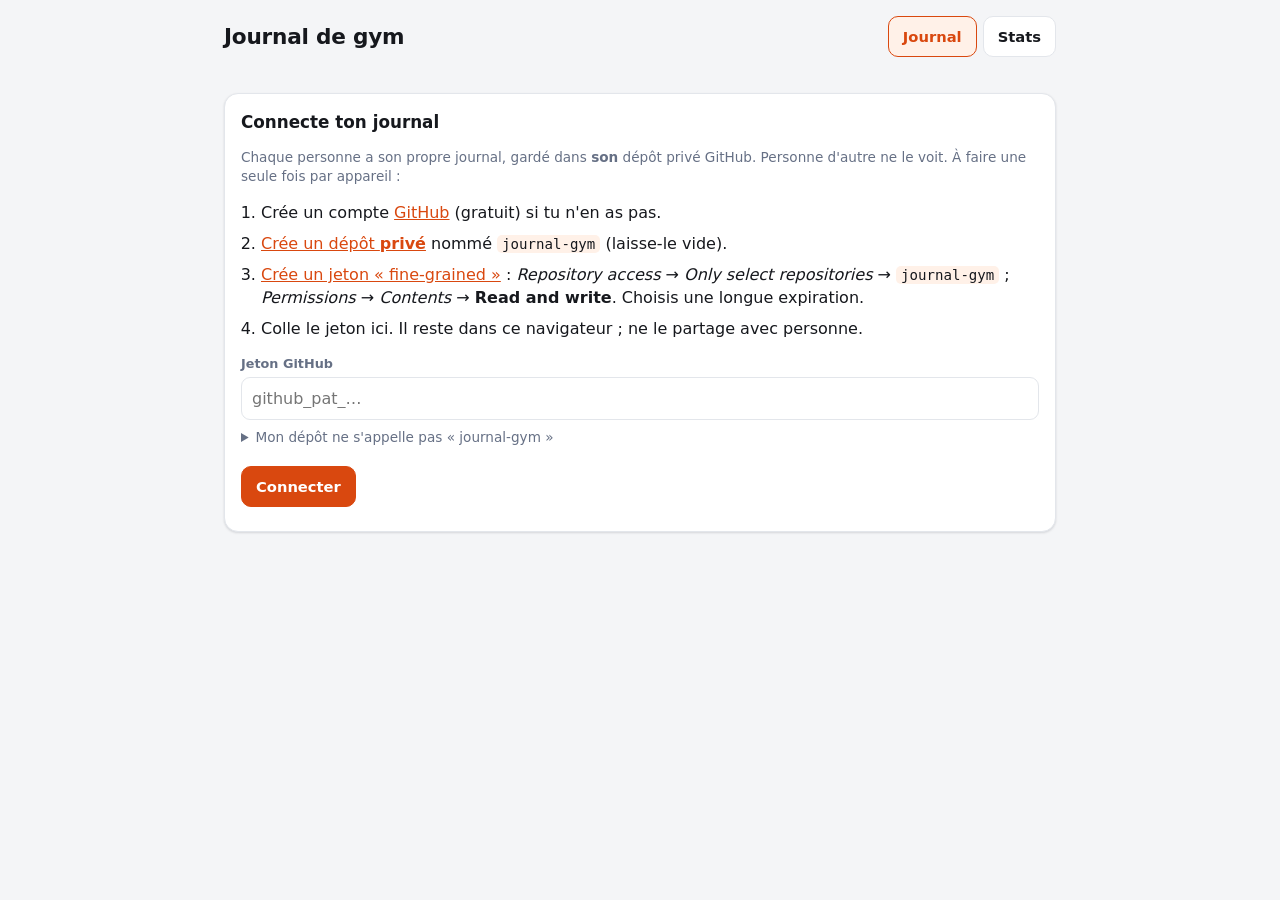
==== index.html @ 42eaafe9 "Onglet Compte présent aussi sur la page Stats ; Compte devient un vrai onglet Co-Authored-By: Claude" ====
<!DOCTYPE html>
<html lang="fr">
<head>
<meta charset="utf-8">
<meta name="viewport" content="width=device-width, initial-scale=1, viewport-fit=cover">
<title>Journal de gym</title>
<meta name="theme-color" content="#d9480f">
<link rel="manifest" href="manifest.webmanifest">
<link rel="icon" href="icon.svg" type="image/svg+xml">
<link rel="apple-touch-icon" href="icon-180.png">
<meta name="mobile-web-app-capable" content="yes">
<meta name="apple-mobile-web-app-capable" content="yes">
<meta name="apple-mobile-web-app-title" content="Gym">
<meta name="apple-mobile-web-app-status-bar-style" content="black-translucent">
<link rel="stylesheet" href="style.css">
</head>
<body>
<div class="wrap">
  <header class="top">
    <h1>Journal de gym <small id="who"></small></h1>
    <nav class="tabs">
      <a class="btn active" id="tab-journal" href="index.html">Journal</a>
      <a class="btn" href="stats.html">Stats</a>
      <button class="btn hidden" id="btn-install" type="button">Installer l'app</button>
      <button class="btn hidden" id="btn-account" type="button">Compte</button>
    </nav>
  </header>
  <div id="sync" role="status"></div>

  <!-- Connexion -->
  <section class="card hidden" id="setup">
    <h2>Connecte ton journal</h2>
    <p class="muted small">Chaque personne a son propre journal, gardé dans <b>son</b> dépôt privé GitHub. Personne d'autre ne le voit. À faire une seule fois par appareil :</p>
    <ol class="steps">
      <li>Crée un compte <a href="https://github.com/signup" target="_blank" rel="noopener">GitHub</a> (gratuit) si tu n'en as pas.</li>
      <li><a href="https://github.com/new?name=journal-gym&visibility=private" target="_blank" rel="noopener">Crée un dépôt <b>privé</b></a> nommé <code>journal-gym</code> (laisse-le vide).</li>
      <li><a href="https://github.com/settings/personal-access-tokens/new" target="_blank" rel="noopener">Crée un jeton « fine-grained »</a> : <i>Repository access</i> → <i>Only select repositories</i> → <code>journal-gym</code> ; <i>Permissions</i> → <i>Contents</i> → <b>Read and write</b>. Choisis une longue expiration.</li>
      <li>Colle le jeton ici. Il reste dans ce navigateur ; ne le partage avec personne.</li>
    </ol>
    <form id="setup-form">
      <label class="f" for="in-token">Jeton GitHub</label>
      <input id="in-token" type="password" autocomplete="off" placeholder="github_pat_…">
      <details>
        <summary>Mon dépôt ne s'appelle pas « journal-gym »</summary>
        <label class="f" for="in-repo">Dépôt (compte/nom)</label>
        <input id="in-repo" type="text" autocomplete="off" placeholder="mon-compte/journal-gym">
      </details>
      <div class="row" style="margin-top:10px"><button class="btn primary" id="btn-connect" type="submit">Connecter</button></div>
      <div class="err" id="setup-err"></div>
    </form>
  </section>

  <!-- Compte -->
  <section class="card hidden" id="account">
    <h2>Compte</h2>
    <p class="small muted" id="account-info"></p>
    <div class="row">
      <label class="f" for="sel-unit" style="margin:0">Unité de poids</label>
      <select id="sel-unit" style="width:auto"><option value="lb">lb</option><option value="kg">kg</option></select>
    </div>
    <div class="row" style="margin-top:12px">
      <button class="btn small" id="btn-csv" type="button">Exporter en CSV</button>
      <button class="btn small danger" id="btn-logout" type="button">Se déconnecter de cet appareil</button>
    </div>
  </section>

  <!-- Liste -->
  <section id="list-view" class="hidden">
    <div class="row spread list-top" style="margin-bottom:12px">
      <button class="btn primary" id="btn-new" type="button">＋ Nouvel entraînement</button>
      <span class="muted small" id="count"></span>
    </div>
    <div id="list"></div>
  </section>

  <!-- Éditeur -->
  <section class="card hidden" id="editor">
    <h2 id="ed-title">Nouvel entraînement</h2>
    <div class="grid2">
      <div><label class="f" for="ed-date">Date</label><input id="ed-date" type="date"></div>
      <div><label class="f" for="ed-name">Nom de l'entraînement</label><input id="ed-name" type="text" list="dl-names" placeholder="ex. Push, Jambes" autocomplete="off"></div>
    </div>
    <div id="ed-ex"></div>
    <div class="row add-row" style="margin-top:12px">
      <button class="btn" data-add="ex" type="button">＋ Exercice</button>
      <button class="btn" data-add="warmup" type="button">＋ Échauffement</button>
      <button class="btn" data-add="stretch" type="button">＋ Étirement</button>
    </div>
    <div style="margin-top:14px"><label class="f" for="ed-note">Note (optionnel)</label><textarea id="ed-note" placeholder="Comment ça s'est passé ?"></textarea></div>
    <div class="err" id="ed-err"></div>
    <div class="editor-actions">
      <div class="row"><button class="btn primary" id="btn-save" type="button">Enregistrer</button><button class="btn" id="btn-cancel" type="button">Annuler</button></div>
      <button class="btn danger hidden" id="btn-delete" type="button">Supprimer</button>
    </div>
    <datalist id="dl-names"></datalist>
    <datalist id="dl-ex"></datalist>
    <datalist id="dl-warmup"></datalist>
    <datalist id="dl-stretch"></datalist>
  </section>
</div>

<script src="app.js"></script>
<script>
'use strict';
const $ = id => document.getElementById(id);
const esc = JG.esc;
let draft = null;          // entraînement en cours d'édition
let showAccount = location.hash === '#compte';   // l'onglet Compte de la page Stats arrive ici

/* ---------- affichage général ---------- */
function render() {
  const on = JG.connected();
  $('setup').classList.toggle('hidden', on);
  $('btn-account').classList.toggle('hidden', !on);
  const acc = on && showAccount && !draft;
  $('account').classList.toggle('hidden', !acc);
  $('list-view').classList.toggle('hidden', !on || !!draft || acc);
  $('btn-account').classList.toggle('active', acc);
  $('tab-journal').classList.toggle('active', !acc);
  $('editor').classList.toggle('hidden', !on || !draft);
  document.body.classList.toggle('editing', on && !!draft);
  $('who').textContent = on ? 'Journal de ' + JG.login() : '';
  renderSync();
  if (!on) return;
  $('account-info').textContent = 'Connecté : ' + JG.login() + ' · données dans le dépôt privé ' + JG.repo();
  $('sel-unit').value = JG.unit();
  if (!draft) renderList();
}

function renderSync() {
  const s = JG.status(), el = $('sync');
  const txt = { idle: '', loading: 'Chargement…', saving: 'Enregistrement…', ok: 'Synchronisé ✓',
    offline: 'Hors ligne – tes changements sont gardés ici et seront envoyés au retour du réseau.', error: '⚠ ' + s.msg };
  el.textContent = JG.connected() ? (txt[s.state] || '') : '';
  el.className = s.state === 'error' ? 'error' : s.state === 'ok' ? 'ok' : '';
}

/* Types d'éléments d'une séance. Seuls les exercices ont des sets et comptent dans les stats. */
const TYPES = {
  ex: { label: 'Exercice', ph: 'Nom de l\'exercice', list: 'dl-ex' },
  warmup: { label: 'Échauffement', ph: 'Nom de l\'échauffement', list: 'dl-warmup' },
  stretch: { label: 'Étirement', ph: 'Nom de l\'étirement', list: 'dl-stretch' }
};
const isEx = ex => !ex.type || ex.type === 'ex';
const openGroups = new Set();   // groupes dont l'historique est déplié

function sessionHTML(w, u) {
  const nSets = w.exercises.reduce((a, e) => a + e.sets.length, 0), vol = JG.workoutVolume(w);
  const nEx = w.exercises.filter(isEx).length, nWarm = w.exercises.filter(e => e.type === 'warmup').length, nStr = w.exercises.filter(e => e.type === 'stretch').length;
  return '<div class="sess">' +
    '<div class="sess-head"><span class="w-date">' + esc(JG.fmtDate(w.date, true)) + '</span>' +
    '<button class="btn small" data-act="edit" data-id="' + esc(w.id) + '">Modifier</button></div>' +
    (w.exercises.length ? '<ul>' + w.exercises.map(ex => isEx(ex)
      ? '<li><b>' + esc(ex.name) + '</b><span>' + esc(JG.setsSummary(ex.sets, u)) + '</span></li>'
      : '<li class="extra"><span><span class="tag ' + esc(ex.type) + '">' + TYPES[ex.type].label + '</span> <b>' + esc(ex.name) + '</b></span><span>' + esc(ex.detail || '') + '</span></li>').join('') + '</ul>' : '') +
    (w.note ? '<p class="note">' + esc(w.note) + '</p>' : '') +
    '<footer>' + nEx + ' exercice' + (nEx > 1 ? 's' : '') + ' · ' + nSets + ' set' + (nSets > 1 ? 's' : '') +
    (nWarm ? ' · ' + nWarm + ' échauffement' + (nWarm > 1 ? 's' : '') : '') + (nStr ? ' · ' + nStr + ' étirement' + (nStr > 1 ? 's' : '') : '') +
    (vol > 0 ? ' · volume ' + JG.fmtNum(vol) + ' ' + u : '') + '</footer></div>';
}

/* Les séances qui portent le même nom sont regroupées dans une seule carte (la plus récente en premier). */
function renderList() {
  const ws = JG.workouts(), u = JG.unit();
  if (!ws.length) {
    $('count').textContent = '';
    $('list').innerHTML = '<div class="card empty">Aucun entraînement pour l\'instant.<br>Appuie sur « Nouvel entraînement » pour commencer.</div>';
    return;
  }
  const groups = new Map();
  for (const w of ws) { const k = JG.key(w.name); if (!groups.has(k)) groups.set(k, []); groups.get(k).push(w); }
  $('count').textContent = groups.size + ' entraînement' + (groups.size > 1 ? 's' : '') + ' · ' + ws.length + ' séance' + (ws.length > 1 ? 's' : '');
  let html = '';
  groups.forEach((list, k) => {
    const last = list[0], older = list.slice(1);
    html += '<article class="card w">' +
      '<header><div><h3>' + esc(last.name) + '</h3><div class="muted small">' + list.length + ' séance' + (list.length > 1 ? 's' : '') + '</div></div>' +
      '<button class="btn small primary" data-act="dup" data-id="' + esc(last.id) + '" title="Ajouter une séance aujourd\'hui à partir de la dernière">＋ Nouvelle séance</button></header>' +
      sessionHTML(last, u) +
      (older.length ? '<details data-k="' + esc(k) + '"' + (openGroups.has(k) ? ' open' : '') + '><summary>Séances précédentes (' + older.length + ')</summary>' +
        older.map(w => sessionHTML(w, u)).join('') + '</details>' : '') +
      '</article>';
  });
  $('list').innerHTML = html;
}

/* ---------- éditeur ---------- */
const blankSet = () => ({ reps: '', weight: '' });
const blankEx = type => ({ type: type || 'ex', name: '', detail: '', sets: (type || 'ex') === 'ex' ? [blankSet()] : [] });

function openEditor(w, asCopy) {
  if (w) {
    draft = { id: asCopy ? null : w.id, createdAt: asCopy ? null : w.createdAt, date: asCopy ? JG.today() : w.date, name: w.name, note: asCopy ? '' : (w.note || ''),
      exercises: w.exercises.map(ex => ({ type: ex.type || 'ex', detail: ex.detail || '', name: ex.name, sets: ex.sets.map(s => ({ reps: String(s.reps), weight: s.weight ? String(s.weight).replace('.', ',') : '' })) })) };
  } else {
    draft = { id: null, date: JG.today(), name: '', note: '', exercises: [blankEx()] };
  }
  $('ed-title').textContent = draft.id ? 'Modifier la séance' : (asCopy ? 'Nouvelle séance – ' + w.name : 'Nouvel entraînement');
  $('ed-date').value = draft.date; $('ed-name').value = draft.name; $('ed-note').value = draft.note; $('ed-err').textContent = '';
  $('btn-delete').classList.toggle('hidden', !draft.id); disarm();
  const hist = JG.history();
  $('dl-ex').innerHTML = Array.from(hist.values()).sort((a, b) => b.sessions.length - a.sessions.length).map(h => '<option value="' + esc(h.name) + '">').join('');
  $('dl-names').innerHTML = Array.from(new Set(JG.workouts().map(x => x.name))).map(n => '<option value="' + esc(n) + '">').join('');
  ['warmup', 'stretch'].forEach(t => {
    const names = new Set();
    JG.workouts().forEach(x => x.exercises.forEach(ex => { if (ex.type === t && ex.name) names.add(ex.name); }));
    $('dl-' + t).innerHTML = Array.from(names).map(n => '<option value="' + esc(n) + '">').join('');
  });
  renderExercises();
  render();
  window.scrollTo(0, 0);
}

function hintFor(name) {
  const h = JG.history(draft && draft.id).get(JG.key(name));
  if (!h) return '';
  const s = h.sessions[h.sessions.length - 1];
  return 'Dernière fois (' + JG.fmtDate(s.date) + ') : ' + JG.setsSummary(s.sets, JG.unit());
}

function renderExercises() {
  const u = JG.unit();
  $('ed-ex').innerHTML = draft.exercises.map((ex, i) => {
    const t = TYPES[ex.type] || TYPES.ex;
    const head = '<div class="ex ' + esc(ex.type) + '" data-i="' + i + '">' +
      (isEx(ex) ? '' : '<div class="tag ' + esc(ex.type) + '">' + t.label + '</div>') +
      '<div class="ex-head"><input class="ex-name" type="text" list="' + t.list + '" autocomplete="off" placeholder="' + esc(t.ph) + '" aria-label="Nom" value="' + esc(ex.name) + '">' +
      '<button class="icon" data-act="del-ex" type="button" title="Retirer" aria-label="Retirer">✕</button></div>';
    if (!isEx(ex)) return head +
      '<input class="ex-detail" type="text" autocomplete="off" style="margin-top:8px" placeholder="Durée ou détails (ex. 5 min)" aria-label="Durée ou détails" value="' + esc(ex.detail) + '"></div>';
    return head +
      '<div class="hint">' + esc(hintFor(ex.name)) + '</div>' +
      '<div class="set-row head"><span class="n">Set</span><span style="text-align:center">Reps</span><span style="text-align:center">Poids (' + u + ')</span><span></span></div>' +
      ex.sets.map((s, j) =>
        '<div class="set-row" data-j="' + j + '"><span class="n">' + (j + 1) + '</span>' +
        '<input class="reps" type="text" inputmode="numeric" aria-label="Reps du set ' + (j + 1) + '" value="' + esc(s.reps) + '">' +
        '<input class="wt" type="text" inputmode="decimal" aria-label="Poids du set ' + (j + 1) + '" value="' + esc(s.weight) + '">' +
        '<button class="icon" data-act="del-set" type="button" title="Retirer le set" aria-label="Retirer le set">✕</button></div>').join('') +
      '<button class="btn small add-set" data-act="add-set" type="button">＋ Set</button>' +
    '</div>';
  }).join('');
}

$('ed-ex').addEventListener('input', e => {
  const exEl = e.target.closest('.ex'); if (!exEl) return;
  const ex = draft.exercises[+exEl.dataset.i];
  if (e.target.classList.contains('ex-name')) { ex.name = e.target.value; const h = exEl.querySelector('.hint'); if (h) h.textContent = hintFor(ex.name); return; }
  if (e.target.classList.contains('ex-detail')) { ex.detail = e.target.value; return; }
  const row = e.target.closest('.set-row'); if (!row) return;
  const s = ex.sets[+row.dataset.j];
  if (e.target.classList.contains('reps')) s.reps = e.target.value;
  if (e.target.classList.contains('wt')) s.weight = e.target.value;
});

$('ed-ex').addEventListener('click', e => {
  const b = e.target.closest('[data-act]'); if (!b) return;
  const exEl = b.closest('.ex'), i = +exEl.dataset.i, ex = draft.exercises[i];
  if (b.dataset.act === 'add-set') {
    const last = ex.sets[ex.sets.length - 1];
    ex.sets.push(last ? { reps: last.reps, weight: last.weight } : blankSet());   // recopie le set précédent
    renderExercises();
    const rows = $('ed-ex').querySelectorAll('.ex[data-i="' + i + '"] .set-row[data-j]');
    const inp = rows[rows.length - 1].querySelector('.reps'); inp.focus(); inp.select();
  } else if (b.dataset.act === 'del-set') {
    ex.sets.splice(+b.closest('.set-row').dataset.j, 1); renderExercises();
  } else if (b.dataset.act === 'del-ex') {
    draft.exercises.splice(i, 1); renderExercises();
  }
});

document.querySelectorAll('[data-add]').forEach(b => b.addEventListener('click', () => {
  draft.exercises.push(blankEx(b.dataset.add)); renderExercises();
  const names = $('ed-ex').querySelectorAll('.ex-name'); names[names.length - 1].focus();
}));

function collect() {
  const date = $('ed-date').value;
  if (!/^\d{4}-\d{2}-\d{2}$/.test(date)) throw new Error('Choisis une date.');
  const exercises = [];
  for (const ex of draft.exercises) {
    const name = ex.name.trim(), sets = [];
    if (!isEx(ex)) {
      const detail = String(ex.detail || '').trim();
      if (!name && !detail) continue;
      if (!name) throw new Error('Donne un nom à chaque ' + TYPES[ex.type].label.toLowerCase() + '.');
      exercises.push({ type: ex.type, name, detail, sets: [] });
      continue;
    }
    for (const s of ex.sets) {
      const rs = String(s.reps).trim(), wsr = String(s.weight).trim();
      if (!rs && !wsr) continue;
      const reps = JG.num(rs), weight = wsr ? JG.num(wsr) : 0;
      if (!(reps > 0) || reps !== Math.round(reps)) throw new Error('Reps invalides' + (name ? ' pour « ' + name + ' »' : '') + ' : entre un nombre entier.');
      if (!(weight >= 0)) throw new Error('Poids invalide' + (name ? ' pour « ' + name + ' »' : '') + '.');
      sets.push({ reps, weight });
    }
    if (!name && !sets.length) continue;
    if (!name) throw new Error('Donne un nom à chaque exercice.');
    exercises.push({ name, sets });
  }
  const name = $('ed-name').value.trim() || 'Entraînement';
  if (!exercises.length && !$('ed-name').value.trim()) throw new Error('Ajoute au moins un élément ou un nom.');
  return { id: draft.id, createdAt: draft.createdAt, date, name, note: $('ed-note').value.trim(), exercises };
}

$('btn-save').addEventListener('click', () => {
  try { const w = collect(); draft = null; JG.saveWorkout(w); render(); window.scrollTo(0, 0); }
  catch (e) { $('ed-err').textContent = e.message; }
});
$('btn-cancel').addEventListener('click', () => { draft = null; render(); });

let armTimer = null;
function disarm() { const b = $('btn-delete'); b.classList.remove('armed'); b.textContent = 'Supprimer'; clearTimeout(armTimer); }
$('btn-delete').addEventListener('click', () => {
  const b = $('btn-delete');
  if (!b.classList.contains('armed')) { b.classList.add('armed'); b.textContent = 'Confirmer la suppression'; armTimer = setTimeout(disarm, 4000); return; }
  const id = draft.id; draft = null; JG.deleteWorkout(id); render();
});

/* ---------- liste, compte, connexion ---------- */
$('btn-new').addEventListener('click', () => openEditor(null));
$('list').addEventListener('click', e => {
  const b = e.target.closest('[data-act]'); if (!b) return;
  const w = JG.getWorkout(b.dataset.id); if (!w) return;
  openEditor(w, b.dataset.act === 'dup');
});
$('list').addEventListener('toggle', e => {
  const k = e.target.dataset && e.target.dataset.k; if (!k) return;
  if (e.target.open) openGroups.add(k); else openGroups.delete(k);
}, true);
function setAccount(v) { showAccount = v; draft = null; try { history.replaceState(null, '', v ? '#compte' : location.pathname); } catch (e) { /* sans importance */ } render(); window.scrollTo(0, 0); }
$('btn-account').addEventListener('click', () => setAccount(true));
$('tab-journal').addEventListener('click', e => { e.preventDefault(); setAccount(false); });
$('sel-unit').addEventListener('change', e => JG.setUnit(e.target.value));
$('btn-logout').addEventListener('click', () => { showAccount = false; draft = null; JG.disconnect(); render(); });
$('btn-csv').addEventListener('click', () => {
  const a = document.createElement('a');
  a.href = URL.createObjectURL(new Blob(['﻿' + JG.toCSV()], { type: 'text/csv;charset=utf-8' }));
  a.download = 'journal-gym-' + JG.today() + '.csv'; document.body.appendChild(a); a.click(); a.remove();
});
$('setup-form').addEventListener('submit', async e => {
  e.preventDefault();
  const btn = $('btn-connect'); btn.disabled = true; btn.textContent = 'Connexion…'; $('setup-err').textContent = '';
  try { await JG.connect($('in-token').value, $('in-repo').value); $('in-token').value = ''; }
  catch (err) { $('setup-err').textContent = err instanceof TypeError ? 'Impossible de joindre GitHub. Vérifie ta connexion.' : err.message; }
  btn.disabled = false; btn.textContent = 'Connecter'; render();
});

/* ---------- installation (PWA) ---------- */
let installEvt = null;
window.addEventListener('beforeinstallprompt', e => { e.preventDefault(); installEvt = e; $('btn-install').classList.remove('hidden'); });
window.addEventListener('appinstalled', () => { installEvt = null; $('btn-install').classList.add('hidden'); });
$('btn-install').addEventListener('click', async () => {
  if (!installEvt) return;
  installEvt.prompt(); try { await installEvt.userChoice; } catch (e) { /* refusé */ }
  installEvt = null; $('btn-install').classList.add('hidden');
});

JG.onChange(() => { if (draft) renderSync(); else render(); });
if ('serviceWorker' in navigator) window.addEventListener('load', () => navigator.serviceWorker.register('sw.js').catch(() => {}));
JG.init();
render();
</script>
</body>
</html>
---- style.css ----
:root {
  --bg: #f4f5f7; --card: #ffffff; --text: #16181d; --muted: #667085; --line: #e3e6eb;
  --accent: #d9480f; --accent-ink: #ffffff; --soft: #fff1e8; --danger: #c92a2a; --ok: #2b8a3e;
  --field: #ffffff; --shadow: 0 1px 2px rgba(16,24,40,.06), 0 1px 3px rgba(16,24,40,.08);
}
@media (prefers-color-scheme: dark) {
  :root {
    --bg: #0f1115; --card: #191c22; --text: #eceef2; --muted: #98a2b3; --line: #2b303a;
    --accent: #ff8a4c; --accent-ink: #1a0d05; --soft: #2a1c14; --danger: #ff6b6b; --ok: #69db7c;
    --field: #12151a; --shadow: none;
  }
}
* { box-sizing: border-box; }
html { -webkit-text-size-adjust: 100%; }
body { margin: 0; background: var(--bg); color: var(--text); font: 16px/1.45 system-ui, -apple-system, "Segoe UI", Roboto, sans-serif; }
.wrap { max-width: 860px; margin: 0 auto; padding: calc(16px + env(safe-area-inset-top)) calc(14px + env(safe-area-inset-right)) calc(80px + env(safe-area-inset-bottom)) calc(14px + env(safe-area-inset-left)); }
header.top { display: flex; align-items: center; justify-content: space-between; gap: 12px; flex-wrap: wrap; margin-bottom: 16px; }
header.top h1 { font-size: 1.35rem; margin: 0; letter-spacing: -.01em; }
header.top h1 small { display: block; font-size: .8rem; font-weight: 400; color: var(--muted); letter-spacing: 0; }
nav.tabs { display: flex; gap: 6px; flex-wrap: wrap; }

.btn { appearance: none; border: 1px solid var(--line); background: var(--card); color: var(--text); padding: 9px 14px; border-radius: 10px; font: inherit; font-weight: 600; font-size: .92rem; cursor: pointer; text-decoration: none; display: inline-flex; align-items: center; gap: 6px; min-height: 40px; }
.btn:hover { border-color: var(--muted); }
.btn.primary { background: var(--accent); border-color: var(--accent); color: var(--accent-ink); }
.btn.active { background: var(--soft); border-color: var(--accent); color: var(--accent); }
.btn.small { padding: 6px 10px; min-height: 34px; font-size: .85rem; }
.btn.danger { color: var(--danger); }
.btn.danger.armed { background: var(--danger); border-color: var(--danger); color: #fff; }
.btn:disabled { opacity: .55; cursor: default; }
.icon { appearance: none; border: 0; background: transparent; color: var(--muted); font-size: 1rem; width: 36px; height: 36px; border-radius: 8px; cursor: pointer; }
.icon:hover { background: var(--soft); color: var(--danger); }

.card { background: var(--card); border: 1px solid var(--line); border-radius: 14px; padding: 16px; box-shadow: var(--shadow); margin-bottom: 14px; }
.card h2 { font-size: 1.05rem; margin: 0 0 10px; }
.card h3 { font-size: 1.05rem; margin: 0; }
.muted { color: var(--muted); }
.small { font-size: .85rem; }
.row { display: flex; gap: 10px; flex-wrap: wrap; align-items: center; }
.spread { justify-content: space-between; }
.hidden { display: none !important; }

label.f { display: block; font-size: .8rem; font-weight: 600; color: var(--muted); margin-bottom: 4px; }
input, select, textarea { font: inherit; color: var(--text); background: var(--field); border: 1px solid var(--line); border-radius: 9px; padding: 9px 10px; width: 100%; min-height: 40px; }
input:focus, select:focus, textarea:focus, .btn:focus-visible, .icon:focus-visible { outline: 2px solid var(--accent); outline-offset: 1px; }
textarea { min-height: 64px; resize: vertical; }
/* iOS : le champ date a une largeur minimale propre et déborde sans ces règles */
input[type="date"] { -webkit-appearance: none; appearance: none; display: block; min-width: 0; max-width: 100%; text-align: left; }
input[type="date"]::-webkit-date-and-time-value { text-align: left; margin: 0; }
.grid2 > div, .ex-head > input, .set-row > input { min-width: 0; }
.card, .ex { min-width: 0; max-width: 100%; }
body { overflow-x: hidden; }
.grid2 { display: grid; grid-template-columns: 170px 1fr; gap: 10px; }
@media (max-width: 560px) { .grid2 { grid-template-columns: 1fr; } }

/* statut de synchronisation */
#sync { font-size: .8rem; color: var(--muted); min-height: 1.2em; margin: -6px 0 10px; }
#sync.error { color: var(--danger); }
#sync.ok { color: var(--ok); }

/* liste des entraînements */
.w header { display: flex; justify-content: space-between; align-items: flex-start; gap: 10px; }
.sess { margin-top: 12px; padding-top: 10px; border-top: 2px solid var(--line); }
.sess-head { display: flex; justify-content: space-between; align-items: center; gap: 10px; }
.sess ul { margin-top: 6px; }
.w details { margin-top: 10px; }
.w details summary { font-weight: 600; }
.w-date { display: inline-block; font-size: .8rem; color: var(--muted); }
.w-date::first-letter { text-transform: uppercase; }
.w ul { list-style: none; padding: 0; margin: 10px 0 0; }
.w li { padding: 6px 0; border-top: 1px solid var(--line); display: flex; justify-content: space-between; gap: 12px; flex-wrap: wrap; }
.w li span { color: var(--muted); font-variant-numeric: tabular-nums; }
.w footer { margin-top: 8px; font-size: .8rem; color: var(--muted); }
.w .note { margin: 8px 0 0; font-size: .9rem; white-space: pre-wrap; }
.empty { text-align: center; padding: 34px 16px; color: var(--muted); }

/* éditeur */
.ex { border: 1px solid var(--line); border-radius: 12px; padding: 12px; margin-top: 12px; background: var(--bg); }
.ex-head { display: flex; gap: 6px; align-items: center; }
.ex-head input { font-weight: 600; }
.hint { font-size: .8rem; color: var(--muted); margin: 6px 2px 0; min-height: 1.1em; }
.set-row { display: grid; grid-template-columns: 34px 1fr 1fr 36px; gap: 8px; align-items: center; margin-top: 8px; }
.set-row.head { font-size: .75rem; font-weight: 600; color: var(--muted); margin-top: 10px; }
.set-row .n { text-align: center; color: var(--muted); font-weight: 600; }
.set-row input { text-align: center; font-variant-numeric: tabular-nums; }
.ex .add-set { margin-top: 10px; }
.editor-actions { display: flex; gap: 8px; flex-wrap: wrap; justify-content: space-between; margin-top: 16px; }
.err { color: var(--danger); font-size: .9rem; margin-top: 8px; }

/* connexion */
ol.steps { padding-left: 20px; margin: 8px 0 14px; }
ol.steps li { margin-bottom: 8px; }
code { background: var(--soft); padding: 1px 5px; border-radius: 5px; font-size: .88em; }
a { color: var(--accent); }
details summary { cursor: pointer; color: var(--muted); font-size: .85rem; margin: 8px 0; }

/* stats */
.tiles { display: grid; grid-template-columns: repeat(4, 1fr); gap: 10px; margin-bottom: 14px; }
@media (max-width: 640px) { .tiles { grid-template-columns: repeat(2, 1fr); } }
.tile { background: var(--card); border: 1px solid var(--line); border-radius: 14px; padding: 12px 14px; box-shadow: var(--shadow); }
.tile .k { font-size: .75rem; color: var(--muted); font-weight: 600; }
.tile .v { font-size: 1.5rem; font-weight: 700; font-variant-numeric: tabular-nums; }
.tile .s { font-size: .75rem; color: var(--muted); }
.chartbox { position: relative; height: 300px; margin-top: 12px; }
.tablewrap { overflow-x: auto; }
table { border-collapse: collapse; width: 100%; font-size: .9rem; }
th, td { text-align: right; padding: 8px 8px; border-top: 1px solid var(--line); white-space: nowrap; font-variant-numeric: tabular-nums; }
th { font-size: .75rem; color: var(--muted); border-top: 0; }
th:first-child, td:first-child { text-align: left; white-space: normal; }
td .d { display: block; font-size: .72rem; color: var(--muted); }
td.pr { color: var(--accent); font-weight: 700; }
tr.click { cursor: pointer; }
tr.click:hover td { background: var(--soft); }

/* échauffements et étirements */
.tag { display: inline-block; font-size: .7rem; font-weight: 700; letter-spacing: .03em; text-transform: uppercase; padding: 2px 7px; border-radius: 6px; border: 1px solid var(--line); color: var(--muted); }
.tag.warmup { color: var(--accent); border-color: var(--accent); }
.ex > .tag { margin-bottom: 8px; }
.w li.extra b { font-weight: 600; }

/* ---------- téléphone ---------- */
@media (max-width: 640px) {
  .wrap { padding: calc(10px + env(safe-area-inset-top)) calc(10px + env(safe-area-inset-right)) calc(86px + env(safe-area-inset-bottom)) calc(10px + env(safe-area-inset-left)); }
  header.top { margin-bottom: 6px; }
  header.top h1 { font-size: 1.2rem; }
  #sync { margin: 0 0 8px; }

  /* barre d'onglets fixe en bas, comme une application */
  nav.tabs { position: fixed; left: 0; right: 0; bottom: 0; z-index: 20; flex-wrap: nowrap; gap: 4px; background: var(--card); border-top: 1px solid var(--line);
    padding: 6px calc(8px + env(safe-area-inset-right)) calc(6px + env(safe-area-inset-bottom)) calc(8px + env(safe-area-inset-left)); }
  nav.tabs .btn { flex: 1 1 0; justify-content: center; min-height: 46px; border-color: transparent; background: transparent; color: var(--muted); white-space: nowrap; padding: 6px 4px; }
  nav.tabs .btn.active { background: var(--soft); color: var(--accent); }
  body.editing nav.tabs { display: none; }
  body.editing .wrap { padding-bottom: calc(10px + env(safe-area-inset-bottom)); }

  .card { padding: 12px; border-radius: 12px; margin-bottom: 10px; }
  .list-top { flex-direction: column; align-items: stretch; gap: 6px; }
  .list-top .btn { justify-content: center; min-height: 48px; font-size: 1rem; }
  .list-top #count { text-align: center; }

  /* séances : nom de l'exercice, puis les sets en dessous */
  .w header { align-items: center; }
  .w li { flex-direction: column; flex-wrap: nowrap; gap: 0; padding: 7px 0; }
  .w li span { font-size: .9rem; }
  .w li .tag { font-size: .62rem; padding: 1px 5px; vertical-align: 2px; }
  .w li.extra { flex-direction: row; justify-content: space-between; align-items: baseline; gap: 10px; }
  .w li.extra > span:last-child { white-space: nowrap; }
  .sess { margin-top: 10px; padding-top: 8px; }

  /* éditeur */
  .ex { padding: 10px; margin-top: 10px; }
  .set-row { grid-template-columns: 24px 1fr 1fr 36px; gap: 6px; }
  .set-row input { min-height: 44px; font-size: 1.05rem; }
  .ex .add-set { width: 100%; justify-content: center; min-height: 40px; }
  .add-row { flex-wrap: nowrap; gap: 6px; }
  .add-row .btn { flex: 1 1 0; justify-content: center; padding: 9px 2px; font-size: .82rem; white-space: nowrap; gap: 3px; }
  .editor-actions { position: sticky; bottom: 0; z-index: 10; flex-wrap: nowrap; background: var(--card); border-top: 1px solid var(--line);
    margin: 14px -12px -12px; padding: 10px 12px calc(10px + env(safe-area-inset-bottom)); border-radius: 0 0 12px 12px; }
  .editor-actions .row { flex: 1; flex-wrap: nowrap; }
  .editor-actions #btn-save { flex: 1; justify-content: center; }
  .editor-actions .btn { min-height: 46px; }

  /* stats */
  .tiles { gap: 8px; margin-bottom: 10px; }
  .tile { padding: 10px 12px; border-radius: 12px; }
  .tile .v { font-size: 1.3rem; }
  .chartbox { height: 230px; }
  #sel-ex { width: 100% !important; }
  table.rt thead { display: none; }
  table.rt, table.rt tbody { display: block; }
  table.rt tr { display: grid; grid-template-columns: repeat(3, 1fr); gap: 6px 10px; padding: 10px 0; border-top: 1px solid var(--line); }
  table.rt td { display: block; border: 0; padding: 0; text-align: left; white-space: normal; font-size: .9rem; }
  table.rt td:first-child, table.rt td.wide { grid-column: 1 / -1; }
  table.rt td:first-child { font-weight: 700; font-size: 1rem; }
  table.rt td.wide { color: var(--muted); margin-top: -4px; }
  table.rt td[data-label]::before { content: attr(data-label); display: block; font-size: .68rem; font-weight: 600; color: var(--muted); }
  tr.click:hover td { background: transparent; }
}
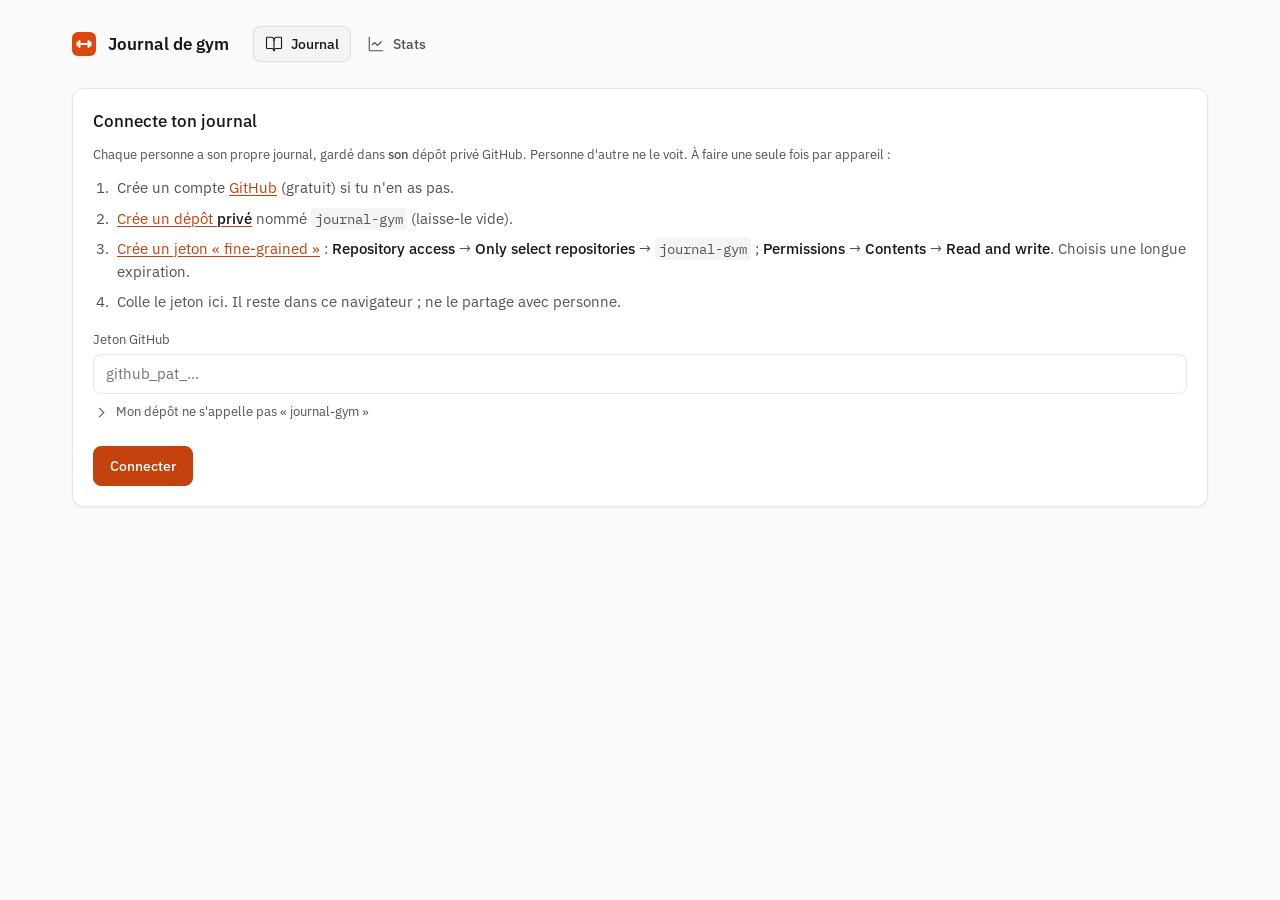
==== commit f08314cb: "Refonte visuelle : neutres graphite, un seul accent, mise en page large - Grille de 4 px, trois rayo" ====
--- a/index.html
+++ b/index.html
@@ -4,7 +4,8 @@
 <meta charset="utf-8">
 <meta name="viewport" content="width=device-width, initial-scale=1, viewport-fit=cover">
 <title>Journal de gym</title>
-<meta name="theme-color" content="#d9480f">
+<meta name="theme-color" content="#fafafa" media="(prefers-color-scheme: light)">
+<meta name="theme-color" content="#141415" media="(prefers-color-scheme: dark)">
 <link rel="manifest" href="manifest.webmanifest">
 <link rel="icon" href="icon.svg" type="image/svg+xml">
 <link rel="apple-touch-icon" href="icon-180.png">
@@ -12,29 +13,32 @@
 <meta name="apple-mobile-web-app-capable" content="yes">
 <meta name="apple-mobile-web-app-title" content="Gym">
 <meta name="apple-mobile-web-app-status-bar-style" content="black-translucent">
+<link rel="preconnect" href="https://fonts.gstatic.com" crossorigin>
+<link rel="stylesheet" href="https://fonts.googleapis.com/css2?family=IBM+Plex+Mono:wght@400;500&family=IBM+Plex+Sans:wght@400;500;600&display=swap" crossorigin>
 <link rel="stylesheet" href="style.css">
 </head>
 <body>
 <div class="wrap">
   <header class="top">
-    <h1>Journal de gym <small id="who"></small></h1>
+    <h1 class="brand"><img src="icon.svg" alt="" width="24" height="24">Journal de gym</h1>
     <nav class="tabs">
-      <a class="btn active" id="tab-journal" href="index.html">Journal</a>
-      <a class="btn" href="stats.html">Stats</a>
-      <button class="btn hidden" id="btn-install" type="button">Installer l'app</button>
-      <button class="btn hidden" id="btn-account" type="button">Compte</button>
+      <a class="tab active" id="tab-journal" href="index.html"><i data-icon="book"></i>Journal</a>
+      <a class="tab" href="stats.html"><i data-icon="chart"></i>Stats</a>
+      <button class="tab hidden" id="btn-account" type="button"><i data-icon="user"></i>Compte</button>
+      <button class="tab hidden" id="btn-install" type="button"><i data-icon="download"></i>Installer</button>
     </nav>
+    <div class="meta"><span id="who"></span><span id="sync" role="status"></span></div>
   </header>
-  <div id="sync" role="status"></div>
+  <div id="notice" class="notice hidden"></div>
 
   <!-- Connexion -->
-  <section class="card hidden" id="setup">
+  <section class="card narrow hidden" id="setup">
     <h2>Connecte ton journal</h2>
-    <p class="muted small">Chaque personne a son propre journal, gardé dans <b>son</b> dépôt privé GitHub. Personne d'autre ne le voit. À faire une seule fois par appareil :</p>
+    <p class="sub">Chaque personne a son propre journal, gardé dans <b>son</b> dépôt privé GitHub. Personne d'autre ne le voit. À faire une seule fois par appareil :</p>
     <ol class="steps">
       <li>Crée un compte <a href="https://github.com/signup" target="_blank" rel="noopener">GitHub</a> (gratuit) si tu n'en as pas.</li>
       <li><a href="https://github.com/new?name=journal-gym&visibility=private" target="_blank" rel="noopener">Crée un dépôt <b>privé</b></a> nommé <code>journal-gym</code> (laisse-le vide).</li>
-      <li><a href="https://github.com/settings/personal-access-tokens/new" target="_blank" rel="noopener">Crée un jeton « fine-grained »</a> : <i>Repository access</i> → <i>Only select repositories</i> → <code>journal-gym</code> ; <i>Permissions</i> → <i>Contents</i> → <b>Read and write</b>. Choisis une longue expiration.</li>
+      <li><a href="https://github.com/settings/personal-access-tokens/new" target="_blank" rel="noopener">Crée un jeton « fine-grained »</a> : <span class="ui">Repository access</span> → <span class="ui">Only select repositories</span> → <code>journal-gym</code> ; <span class="ui">Permissions</span> → <span class="ui">Contents</span> → <span class="ui">Read and write</span>. Choisis une longue expiration.</li>
       <li>Colle le jeton ici. Il reste dans ce navigateur ; ne le partage avec personne.</li>
     </ol>
     <form id="setup-form">
@@ -45,48 +49,48 @@
         <label class="f" for="in-repo">Dépôt (compte/nom)</label>
         <input id="in-repo" type="text" autocomplete="off" placeholder="mon-compte/journal-gym">
       </details>
-      <div class="row" style="margin-top:10px"><button class="btn primary" id="btn-connect" type="submit">Connecter</button></div>
+      <div class="row top-gap"><button class="btn primary" id="btn-connect" type="submit">Connecter</button></div>
       <div class="err" id="setup-err"></div>
     </form>
   </section>
 
   <!-- Compte -->
-  <section class="card hidden" id="account">
+  <section class="card narrow hidden" id="account">
     <h2>Compte</h2>
-    <p class="small muted" id="account-info"></p>
-    <div class="row">
-      <label class="f" for="sel-unit" style="margin:0">Unité de poids</label>
-      <select id="sel-unit" style="width:auto"><option value="lb">lb</option><option value="kg">kg</option></select>
-    </div>
-    <div class="row" style="margin-top:12px">
-      <button class="btn small" id="btn-csv" type="button">Exporter en CSV</button>
-      <button class="btn small danger" id="btn-logout" type="button">Se déconnecter de cet appareil</button>
+    <p class="sub" id="account-info"></p>
+    <div class="row top-gap">
+      <label for="sel-unit">Unité de poids</label>
+      <select id="sel-unit" class="auto"><option value="lb">lb</option><option value="kg">kg</option></select>
+    </div>
+    <div class="row top-gap">
+      <button class="btn" id="btn-csv" type="button">Exporter en CSV</button>
+      <button class="btn danger" id="btn-logout" type="button">Se déconnecter de cet appareil</button>
     </div>
   </section>
 
   <!-- Liste -->
   <section id="list-view" class="hidden">
-    <div class="row spread list-top" style="margin-bottom:12px">
-      <button class="btn primary" id="btn-new" type="button">＋ Nouvel entraînement</button>
-      <span class="muted small" id="count"></span>
+    <div class="row spread list-top">
+      <button class="btn primary" id="btn-new" type="button"><i data-icon="plus"></i>Nouvel entraînement</button>
+      <span id="count"></span>
     </div>
     <div id="list"></div>
   </section>
 
   <!-- Éditeur -->
-  <section class="card hidden" id="editor">
+  <section class="card narrow hidden" id="editor">
     <h2 id="ed-title">Nouvel entraînement</h2>
     <div class="grid2">
       <div><label class="f" for="ed-date">Date</label><input id="ed-date" type="date"></div>
       <div><label class="f" for="ed-name">Nom de l'entraînement</label><input id="ed-name" type="text" list="dl-names" placeholder="ex. Push, Jambes" autocomplete="off"></div>
     </div>
     <div id="ed-ex"></div>
-    <div class="row add-row" style="margin-top:12px">
-      <button class="btn" data-add="ex" type="button">＋ Exercice</button>
-      <button class="btn" data-add="warmup" type="button">＋ Échauffement</button>
-      <button class="btn" data-add="stretch" type="button">＋ Étirement</button>
-    </div>
-    <div style="margin-top:14px"><label class="f" for="ed-note">Note (optionnel)</label><textarea id="ed-note" placeholder="Comment ça s'est passé ?"></textarea></div>
+    <div class="row add-row">
+      <button class="btn" data-add="ex" type="button"><i data-icon="plus"></i>Exercice</button>
+      <button class="btn" data-add="warmup" type="button"><i data-icon="plus"></i>Échauffement</button>
+      <button class="btn" data-add="stretch" type="button"><i data-icon="plus"></i>Étirement</button>
+    </div>
+    <div class="note-field"><label class="f" for="ed-note">Note</label><textarea id="ed-note" placeholder="Comment ça s'est passé ?"></textarea></div>
     <div class="err" id="ed-err"></div>
     <div class="editor-actions">
       <div class="row"><button class="btn primary" id="btn-save" type="button">Enregistrer</button><button class="btn" id="btn-cancel" type="button">Annuler</button></div>
@@ -119,7 +123,6 @@
   $('tab-journal').classList.toggle('active', !acc);
   $('editor').classList.toggle('hidden', !on || !draft);
   document.body.classList.toggle('editing', on && !!draft);
-  $('who').textContent = on ? 'Journal de ' + JG.login() : '';
   renderSync();
   if (!on) return;
   $('account-info').textContent = 'Connecté : ' + JG.login() + ' · données dans le dépôt privé ' + JG.repo();
@@ -128,11 +131,7 @@
 }
 
 function renderSync() {
-  const s = JG.status(), el = $('sync');
-  const txt = { idle: '', loading: 'Chargement…', saving: 'Enregistrement…', ok: 'Synchronisé ✓',
-    offline: 'Hors ligne – tes changements sont gardés ici et seront envoyés au retour du réseau.', error: '⚠ ' + s.msg };
-  el.textContent = JG.connected() ? (txt[s.state] || '') : '';
-  el.className = s.state === 'error' ? 'error' : s.state === 'ok' ? 'ok' : '';
+  JG.paintStatus('Tes changements sont gardés ici et seront envoyés au retour du réseau');
 }
 
 /* Types d'éléments d'une séance. Seuls les exercices ont des sets et comptent dans les stats. */
@@ -149,10 +148,10 @@
   const nEx = w.exercises.filter(isEx).length, nWarm = w.exercises.filter(e => e.type === 'warmup').length, nStr = w.exercises.filter(e => e.type === 'stretch').length;
   return '<div class="sess">' +
     '<div class="sess-head"><span class="w-date">' + esc(JG.fmtDate(w.date, true)) + '</span>' +
-    '<button class="btn small" data-act="edit" data-id="' + esc(w.id) + '">Modifier</button></div>' +
+    '<button class="btn small ghost" data-act="edit" data-id="' + esc(w.id) + '">Modifier</button></div>' +
     (w.exercises.length ? '<ul>' + w.exercises.map(ex => isEx(ex)
-      ? '<li><b>' + esc(ex.name) + '</b><span>' + esc(JG.setsSummary(ex.sets, u)) + '</span></li>'
-      : '<li class="extra"><span><span class="tag ' + esc(ex.type) + '">' + TYPES[ex.type].label + '</span> <b>' + esc(ex.name) + '</b></span><span>' + esc(ex.detail || '') + '</span></li>').join('') + '</ul>' : '') +
+      ? '<li><b>' + esc(ex.name) + '</b><span class="sets">' + esc(JG.setsSummary(ex.sets, u)) + '</span></li>'
+      : '<li class="extra"><span><span class="tag">' + TYPES[ex.type].label + '</span><b>' + esc(ex.name) + '</b></span><span class="sets">' + esc(ex.detail || '') + '</span></li>').join('') + '</ul>' : '') +
     (w.note ? '<p class="note">' + esc(w.note) + '</p>' : '') +
     '<footer>' + nEx + ' exercice' + (nEx > 1 ? 's' : '') + ' · ' + nSets + ' set' + (nSets > 1 ? 's' : '') +
     (nWarm ? ' · ' + nWarm + ' échauffement' + (nWarm > 1 ? 's' : '') : '') + (nStr ? ' · ' + nStr + ' étirement' + (nStr > 1 ? 's' : '') : '') +
@@ -174,10 +173,10 @@
   groups.forEach((list, k) => {
     const last = list[0], older = list.slice(1);
     html += '<article class="card w">' +
-      '<header><div><h3>' + esc(last.name) + '</h3><div class="muted small">' + list.length + ' séance' + (list.length > 1 ? 's' : '') + '</div></div>' +
-      '<button class="btn small primary" data-act="dup" data-id="' + esc(last.id) + '" title="Ajouter une séance aujourd\'hui à partir de la dernière">＋ Nouvelle séance</button></header>' +
+      '<header><div><h3>' + esc(last.name) + '</h3><div class="small">' + list.length + ' séance' + (list.length > 1 ? 's' : '') + '</div></div>' +
+      '<button class="btn small" data-act="dup" data-id="' + esc(last.id) + '" title="Ajouter une séance aujourd\'hui à partir de la dernière">' + JG.icon('plus') + 'Nouvelle séance</button></header>' +
       sessionHTML(last, u) +
-      (older.length ? '<details data-k="' + esc(k) + '"' + (openGroups.has(k) ? ' open' : '') + '><summary>Séances précédentes (' + older.length + ')</summary>' +
+      (older.length ? '<details data-k="' + esc(k) + '"' + (openGroups.has(k) ? ' open' : '') + '><summary>Séances précédentes <span class="n">' + older.length + '</span></summary>' +
         older.map(w => sessionHTML(w, u)).join('') + '</details>' : '') +
       '</article>';
   });
@@ -223,20 +222,20 @@
   $('ed-ex').innerHTML = draft.exercises.map((ex, i) => {
     const t = TYPES[ex.type] || TYPES.ex;
     const head = '<div class="ex ' + esc(ex.type) + '" data-i="' + i + '">' +
-      (isEx(ex) ? '' : '<div class="tag ' + esc(ex.type) + '">' + t.label + '</div>') +
+      (isEx(ex) ? '' : '<div class="tag">' + t.label + '</div>') +
       '<div class="ex-head"><input class="ex-name" type="text" list="' + t.list + '" autocomplete="off" placeholder="' + esc(t.ph) + '" aria-label="Nom" value="' + esc(ex.name) + '">' +
-      '<button class="icon" data-act="del-ex" type="button" title="Retirer" aria-label="Retirer">✕</button></div>';
+      '<button class="icon" data-act="del-ex" type="button" title="Retirer" aria-label="Retirer">' + JG.icon('x') + '</button></div>';
     if (!isEx(ex)) return head +
-      '<input class="ex-detail" type="text" autocomplete="off" style="margin-top:8px" placeholder="Durée ou détails (ex. 5 min)" aria-label="Durée ou détails" value="' + esc(ex.detail) + '"></div>';
+      '<input class="ex-detail" type="text" autocomplete="off" placeholder="Durée ou détails (ex. 5 min)" aria-label="Durée ou détails" value="' + esc(ex.detail) + '"></div>';
     return head +
       '<div class="hint">' + esc(hintFor(ex.name)) + '</div>' +
-      '<div class="set-row head"><span class="n">Set</span><span style="text-align:center">Reps</span><span style="text-align:center">Poids (' + u + ')</span><span></span></div>' +
+      '<div class="set-row head"><span>Set</span><span>Reps</span><span>Poids (' + u + ')</span><span></span></div>' +
       ex.sets.map((s, j) =>
         '<div class="set-row" data-j="' + j + '"><span class="n">' + (j + 1) + '</span>' +
         '<input class="reps" type="text" inputmode="numeric" aria-label="Reps du set ' + (j + 1) + '" value="' + esc(s.reps) + '">' +
         '<input class="wt" type="text" inputmode="decimal" aria-label="Poids du set ' + (j + 1) + '" value="' + esc(s.weight) + '">' +
-        '<button class="icon" data-act="del-set" type="button" title="Retirer le set" aria-label="Retirer le set">✕</button></div>').join('') +
-      '<button class="btn small add-set" data-act="add-set" type="button">＋ Set</button>' +
+        '<button class="icon" data-act="del-set" type="button" title="Retirer le set" aria-label="Retirer le set">' + JG.icon('x') + '</button></div>').join('') +
+      '<button class="btn small add-set" data-act="add-set" type="button">' + JG.icon('plus') + 'Set</button>' +
     '</div>';
   }).join('');
 }
@@ -358,6 +357,7 @@
 
 JG.onChange(() => { if (draft) renderSync(); else render(); });
 if ('serviceWorker' in navigator) window.addEventListener('load', () => navigator.serviceWorker.register('sw.js').catch(() => {}));
+JG.hydrateIcons();
 JG.init();
 render();
 </script>
--- a/style.css
+++ b/style.css
@@ -1,177 +1,274 @@
+/* Journal de gym – styles.
+   Neutres graphite, un seul accent (l'orange de l'icône), espacements sur une grille de 4 px.
+   Rayons : 4 étiquette · 8 contrôle et bloc interne · 12 carte. */
 :root {
-  --bg: #f4f5f7; --card: #ffffff; --text: #16181d; --muted: #667085; --line: #e3e6eb;
-  --accent: #d9480f; --accent-ink: #ffffff; --soft: #fff1e8; --danger: #c92a2a; --ok: #2b8a3e;
-  --field: #ffffff; --shadow: 0 1px 2px rgba(16,24,40,.06), 0 1px 3px rgba(16,24,40,.08);
+  color-scheme: light dark;
+  --bg: #fafafa; --card: #ffffff; --raised: #f4f4f5; --field: #ffffff;
+  --text: #171717; --text-2: #525252; --muted: #737373;
+  --line: rgba(23,23,23,.1); --line-strong: rgba(23,23,23,.24);
+  --accent: #c2410c; --accent-hover: #a8380a; --accent-ink: #ffffff;
+  --danger: #dc2626; --danger-ink: #ffffff; --ok: #16a34a;
+  --shadow: 0 1px 2px rgba(0,0,0,.05);
+  --sans: "IBM Plex Sans", system-ui, -apple-system, "Segoe UI", Roboto, sans-serif;
+  --mono: "IBM Plex Mono", ui-monospace, "SF Mono", Menlo, Consolas, monospace;
+  --ease: cubic-bezier(.22, 1, .36, 1);
 }
 @media (prefers-color-scheme: dark) {
   :root {
-    --bg: #0f1115; --card: #191c22; --text: #eceef2; --muted: #98a2b3; --line: #2b303a;
-    --accent: #ff8a4c; --accent-ink: #1a0d05; --soft: #2a1c14; --danger: #ff6b6b; --ok: #69db7c;
-    --field: #12151a; --shadow: none;
+    --bg: #141415; --card: #19191b; --raised: #232325; --field: #141415;
+    --text: #ededed; --text-2: #a1a1a6; --muted: #85858b;
+    --line: rgba(237,237,237,.09); --line-strong: rgba(237,237,237,.24);
+    --accent: #ff8a4c; --accent-hover: #ff9c68; --accent-ink: #1a0d05;
+    --danger: #e5484d; --danger-ink: #1a0606; --ok: #4cc38a;
+    --shadow: none;
   }
 }
 * { box-sizing: border-box; }
 html { -webkit-text-size-adjust: 100%; }
-body { margin: 0; background: var(--bg); color: var(--text); font: 16px/1.45 system-ui, -apple-system, "Segoe UI", Roboto, sans-serif; }
-.wrap { max-width: 860px; margin: 0 auto; padding: calc(16px + env(safe-area-inset-top)) calc(14px + env(safe-area-inset-right)) calc(80px + env(safe-area-inset-bottom)) calc(14px + env(safe-area-inset-left)); }
-header.top { display: flex; align-items: center; justify-content: space-between; gap: 12px; flex-wrap: wrap; margin-bottom: 16px; }
-header.top h1 { font-size: 1.35rem; margin: 0; letter-spacing: -.01em; }
-header.top h1 small { display: block; font-size: .8rem; font-weight: 400; color: var(--muted); letter-spacing: 0; }
-nav.tabs { display: flex; gap: 6px; flex-wrap: wrap; }
-
-.btn { appearance: none; border: 1px solid var(--line); background: var(--card); color: var(--text); padding: 9px 14px; border-radius: 10px; font: inherit; font-weight: 600; font-size: .92rem; cursor: pointer; text-decoration: none; display: inline-flex; align-items: center; gap: 6px; min-height: 40px; }
-.btn:hover { border-color: var(--muted); }
+body { margin: 0; background: var(--bg); color: var(--text); font: 15px/1.5 var(--sans); overflow-x: hidden; }
+h1, h2, h3, p { margin: 0; }
+a { color: var(--accent); text-underline-offset: 2px; }
+b { font-weight: 500; }
+.hidden { display: none !important; }
+.muted { color: var(--muted); }
+.small { font-size: 13px; line-height: 20px; }
+.ic { flex: none; width: 18px; height: 18px; }
+
+.wrap { max-width: 1200px; margin: 0 auto; padding: calc(24px + env(safe-area-inset-top)) calc(32px + env(safe-area-inset-right)) calc(64px + env(safe-area-inset-bottom)) calc(32px + env(safe-area-inset-left)); }
+.narrow { max-width: 720px; }
+
+/* ---------- en-tête ---------- */
+header.top { display: flex; align-items: center; gap: 24px; min-height: 40px; margin-bottom: 24px; }
+.brand { display: flex; align-items: center; gap: 12px; font-size: 17px; line-height: 24px; font-weight: 600; white-space: nowrap; }
+.brand img { width: 24px; height: 24px; border-radius: 6px; display: block; }
+nav.tabs { display: flex; gap: 4px; }
+.tab { appearance: none; border: 0; background: transparent; color: var(--text-2); font: inherit; font-size: 14px; font-weight: 500; text-decoration: none; cursor: pointer;
+  display: inline-flex; align-items: center; gap: 8px; min-height: 36px; padding: 0 12px; border-radius: 8px;
+  transition: background-color .14s var(--ease), color .14s var(--ease); }
+.tab:hover { background: var(--raised); color: var(--text); }
+.tab.active { background: var(--raised); color: var(--text); box-shadow: inset 0 0 0 1px var(--line); }
+.meta { margin-left: auto; display: flex; align-items: center; gap: 16px; font-size: 13px; line-height: 20px; color: var(--muted); min-width: 0; }
+#who { font-family: var(--mono); font-size: 12px; overflow: hidden; text-overflow: ellipsis; white-space: nowrap; }
+#sync { display: inline-flex; align-items: center; gap: 8px; white-space: nowrap; }
+#sync:empty { display: none; }
+.dot { width: 8px; height: 8px; border-radius: 50%; background: var(--muted); flex: none; }
+#sync.ok .dot { background: var(--ok); }
+#sync.error { color: var(--danger); }
+#sync.error .dot { background: var(--danger); }
+.notice { display: flex; gap: 8px; align-items: flex-start; font-size: 13px; line-height: 20px; color: var(--text-2); background: var(--raised); border: 1px solid var(--line); border-radius: 8px; padding: 8px 12px; margin: -8px 0 16px; }
+.notice.error { color: var(--danger); }
+.notice .ic { margin-top: 1px; }
+
+/* ---------- boutons et champs ---------- */
+.btn { appearance: none; border: 1px solid var(--line); background: var(--card); color: var(--text); font: inherit; font-size: 14px; line-height: 20px; font-weight: 500; text-decoration: none; cursor: pointer;
+  display: inline-flex; align-items: center; justify-content: center; gap: 8px; min-height: 40px; padding: 8px 16px; border-radius: 8px;
+  transition: background-color .14s var(--ease), border-color .14s var(--ease), color .14s var(--ease), transform .14s var(--ease); }
+.btn:hover { background: var(--raised); border-color: var(--line-strong); }
+.btn:active { transform: scale(.98); }
 .btn.primary { background: var(--accent); border-color: var(--accent); color: var(--accent-ink); }
-.btn.active { background: var(--soft); border-color: var(--accent); color: var(--accent); }
-.btn.small { padding: 6px 10px; min-height: 34px; font-size: .85rem; }
+.btn.primary:hover { background: var(--accent-hover); border-color: var(--accent-hover); }
+.btn.small { min-height: 32px; padding: 4px 12px; font-size: 13px; }
+.btn.small .ic { width: 16px; height: 16px; }
+.btn.ghost { border-color: transparent; background: transparent; color: var(--text-2); }
+.btn.ghost:hover { background: var(--raised); border-color: transparent; color: var(--text); }
 .btn.danger { color: var(--danger); }
-.btn.danger.armed { background: var(--danger); border-color: var(--danger); color: #fff; }
+.btn.danger.armed { background: var(--danger); border-color: var(--danger); color: var(--danger-ink); }
 .btn:disabled { opacity: .55; cursor: default; }
-.icon { appearance: none; border: 0; background: transparent; color: var(--muted); font-size: 1rem; width: 36px; height: 36px; border-radius: 8px; cursor: pointer; }
-.icon:hover { background: var(--soft); color: var(--danger); }
-
-.card { background: var(--card); border: 1px solid var(--line); border-radius: 14px; padding: 16px; box-shadow: var(--shadow); margin-bottom: 14px; }
-.card h2 { font-size: 1.05rem; margin: 0 0 10px; }
-.card h3 { font-size: 1.05rem; margin: 0; }
-.muted { color: var(--muted); }
-.small { font-size: .85rem; }
-.row { display: flex; gap: 10px; flex-wrap: wrap; align-items: center; }
-.spread { justify-content: space-between; }
-.hidden { display: none !important; }
-
-label.f { display: block; font-size: .8rem; font-weight: 600; color: var(--muted); margin-bottom: 4px; }
-input, select, textarea { font: inherit; color: var(--text); background: var(--field); border: 1px solid var(--line); border-radius: 9px; padding: 9px 10px; width: 100%; min-height: 40px; }
-input:focus, select:focus, textarea:focus, .btn:focus-visible, .icon:focus-visible { outline: 2px solid var(--accent); outline-offset: 1px; }
-textarea { min-height: 64px; resize: vertical; }
+.icon { appearance: none; border: 0; background: transparent; color: var(--muted); width: 36px; height: 36px; border-radius: 8px; cursor: pointer; display: inline-flex; align-items: center; justify-content: center; flex: none;
+  transition: background-color .14s var(--ease), color .14s var(--ease); }
+.icon:hover { background: var(--raised); color: var(--text); }
+
+label.f { display: block; font-size: 13px; line-height: 20px; color: var(--text-2); margin-bottom: 4px; }
+input, select, textarea { font: inherit; color: var(--text); background: var(--field); border: 1px solid var(--line); border-radius: 8px; padding: 8px 12px; width: 100%; min-height: 40px;
+  transition: border-color .14s var(--ease); }
+input:hover, select:hover, textarea:hover { border-color: var(--line-strong); }
+input::placeholder, textarea::placeholder { color: var(--muted); }
+input:focus, select:focus, textarea:focus, .btn:focus-visible, .icon:focus-visible, .tab:focus-visible, summary:focus-visible, a:focus-visible { outline: 2px solid var(--accent); outline-offset: 1px; }
+textarea { min-height: 64px; resize: vertical; display: block; }
+select.auto { width: auto; max-width: 100%; }
 /* iOS : le champ date a une largeur minimale propre et déborde sans ces règles */
 input[type="date"] { -webkit-appearance: none; appearance: none; display: block; min-width: 0; max-width: 100%; text-align: left; }
 input[type="date"]::-webkit-date-and-time-value { text-align: left; margin: 0; }
 .grid2 > div, .ex-head > input, .set-row > input { min-width: 0; }
-.card, .ex { min-width: 0; max-width: 100%; }
-body { overflow-x: hidden; }
-.grid2 { display: grid; grid-template-columns: 170px 1fr; gap: 10px; }
-@media (max-width: 560px) { .grid2 { grid-template-columns: 1fr; } }
-
-/* statut de synchronisation */
-#sync { font-size: .8rem; color: var(--muted); min-height: 1.2em; margin: -6px 0 10px; }
-#sync.error { color: var(--danger); }
-#sync.ok { color: var(--ok); }
-
-/* liste des entraînements */
-.w header { display: flex; justify-content: space-between; align-items: flex-start; gap: 10px; }
-.sess { margin-top: 12px; padding-top: 10px; border-top: 2px solid var(--line); }
-.sess-head { display: flex; justify-content: space-between; align-items: center; gap: 10px; }
-.sess ul { margin-top: 6px; }
-.w details { margin-top: 10px; }
-.w details summary { font-weight: 600; }
-.w-date { display: inline-block; font-size: .8rem; color: var(--muted); }
+.grid2 { display: grid; grid-template-columns: 176px 1fr; gap: 12px; }
+
+/* ---------- cartes ---------- */
+.card { background: var(--card); border: 1px solid var(--line); border-radius: 12px; padding: 20px; box-shadow: var(--shadow); margin-bottom: 16px; min-width: 0; max-width: 100%; }
+.card h2, .card h3 { font-size: 17px; line-height: 24px; font-weight: 500; }
+.card h2 { margin-bottom: 12px; }
+.row { display: flex; gap: 12px; flex-wrap: wrap; align-items: center; }
+.row.top-gap { margin-top: 16px; }
+.spread { justify-content: space-between; }
+.empty { text-align: center; padding: 48px 16px; color: var(--text-2); }
+.err { color: var(--danger); font-size: 13px; line-height: 20px; margin-top: 8px; }
+.err:empty { display: none; }
+code { font-family: var(--mono); font-size: .9em; background: var(--raised); padding: 2px 4px; border-radius: 4px; }
+.ui { font-weight: 500; }
+
+details summary { cursor: pointer; color: var(--text-2); font-size: 13px; line-height: 20px; list-style: none; display: flex; align-items: center; gap: 8px; padding: 8px 0; border-radius: 4px; }
+details summary::-webkit-details-marker { display: none; }
+details summary::before { content: ""; width: 6px; height: 6px; margin: 0 5px 0 3px; border-right: 1.5px solid currentColor; border-bottom: 1.5px solid currentColor; transform: rotate(-45deg); transition: transform .14s var(--ease); flex: none; }
+details[open] > summary::before { transform: rotate(45deg); }
+details summary:hover { color: var(--text); }
+.n { font-family: var(--mono); font-size: 12px; color: var(--muted); }
+
+/* ---------- connexion ---------- */
+ol.steps { padding-left: 20px; margin: 12px 0 16px; color: var(--text-2); }
+ol.steps li { margin-bottom: 8px; padding-left: 4px; }
+ol.steps b, ol.steps .ui { color: var(--text); }
+
+/* ---------- journal ---------- */
+.list-top { margin-bottom: 16px; }
+#count { font-family: var(--mono); font-size: 12px; color: var(--muted); }
+#list { display: grid; grid-template-columns: repeat(2, minmax(0, 1fr)); gap: 16px; align-items: start; }
+#list > .card { margin: 0; }
+#list > .empty { grid-column: 1 / -1; }
+.w > header { display: flex; justify-content: space-between; align-items: center; gap: 12px; }
+.w > header div.small { color: var(--muted); }
+.sess { margin-top: 16px; padding-top: 12px; border-top: 1px solid var(--line); }
+.sess-head { display: flex; justify-content: space-between; align-items: center; gap: 12px; min-height: 32px; }
+.sess-head .btn { margin-right: -12px; }
+.w-date { font-size: 13px; line-height: 20px; color: var(--text-2); }
 .w-date::first-letter { text-transform: uppercase; }
-.w ul { list-style: none; padding: 0; margin: 10px 0 0; }
-.w li { padding: 6px 0; border-top: 1px solid var(--line); display: flex; justify-content: space-between; gap: 12px; flex-wrap: wrap; }
-.w li span { color: var(--muted); font-variant-numeric: tabular-nums; }
-.w footer { margin-top: 8px; font-size: .8rem; color: var(--muted); }
-.w .note { margin: 8px 0 0; font-size: .9rem; white-space: pre-wrap; }
-.empty { text-align: center; padding: 34px 16px; color: var(--muted); }
-
-/* éditeur */
-.ex { border: 1px solid var(--line); border-radius: 12px; padding: 12px; margin-top: 12px; background: var(--bg); }
-.ex-head { display: flex; gap: 6px; align-items: center; }
-.ex-head input { font-weight: 600; }
-.hint { font-size: .8rem; color: var(--muted); margin: 6px 2px 0; min-height: 1.1em; }
-.set-row { display: grid; grid-template-columns: 34px 1fr 1fr 36px; gap: 8px; align-items: center; margin-top: 8px; }
-.set-row.head { font-size: .75rem; font-weight: 600; color: var(--muted); margin-top: 10px; }
-.set-row .n { text-align: center; color: var(--muted); font-weight: 600; }
-.set-row input { text-align: center; font-variant-numeric: tabular-nums; }
-.ex .add-set { margin-top: 10px; }
+.w ul { list-style: none; padding: 0; margin: 4px 0 0; }
+.w li { padding: 8px 0; border-top: 1px solid var(--line); display: flex; justify-content: space-between; align-items: baseline; gap: 4px 16px; flex-wrap: wrap; }
+.w li:first-child { border-top: 0; }
+.w li .sets { font-family: var(--mono); font-size: 13px; color: var(--text-2); font-variant-numeric: tabular-nums; }
+.w li.extra b { font-weight: 400; color: var(--text-2); }
+.tag { display: inline-block; font-size: 12px; line-height: 16px; color: var(--muted); background: var(--raised); padding: 2px 6px; border-radius: 4px; margin-right: 8px; vertical-align: 1px; }
+.w .note { margin-top: 8px; font-size: 14px; color: var(--text-2); white-space: pre-wrap; }
+.w footer { margin-top: 8px; padding-top: 8px; border-top: 1px solid var(--line); font-family: var(--mono); font-size: 12px; line-height: 16px; color: var(--muted); }
+.w details { margin-top: 8px; }
+.w details .sess:first-of-type { margin-top: 4px; }
+
+/* ---------- éditeur ---------- */
+.ex { border: 1px solid var(--line); border-radius: 8px; padding: 12px; margin-top: 12px; background: var(--bg); min-width: 0; max-width: 100%; }
+.ex > .tag { margin-bottom: 8px; background: var(--card); }
+.ex-head { display: flex; gap: 4px; align-items: center; }
+.ex-head input { font-weight: 500; }
+.ex-detail { margin-top: 8px; }
+.hint { font-family: var(--mono); font-size: 12px; line-height: 16px; color: var(--muted); margin-top: 8px; min-height: 16px; }
+.set-row { display: grid; grid-template-columns: 32px 1fr 1fr 36px; gap: 8px; align-items: center; margin-top: 8px; }
+.set-row.head { font-size: 12px; line-height: 16px; color: var(--muted); margin-top: 12px; text-align: center; }
+.set-row .n { text-align: center; }
+.set-row input { text-align: center; font-family: var(--mono); font-variant-numeric: tabular-nums; }
+.ex .add-set { margin-top: 12px; }
+.add-row { margin-top: 12px; gap: 8px; }
+.note-field { margin-top: 16px; }
 .editor-actions { display: flex; gap: 8px; flex-wrap: wrap; justify-content: space-between; margin-top: 16px; }
-.err { color: var(--danger); font-size: .9rem; margin-top: 8px; }
-
-/* connexion */
-ol.steps { padding-left: 20px; margin: 8px 0 14px; }
-ol.steps li { margin-bottom: 8px; }
-code { background: var(--soft); padding: 1px 5px; border-radius: 5px; font-size: .88em; }
-a { color: var(--accent); }
-details summary { cursor: pointer; color: var(--muted); font-size: .85rem; margin: 8px 0; }
-
-/* stats */
-.tiles { display: grid; grid-template-columns: repeat(4, 1fr); gap: 10px; margin-bottom: 14px; }
-@media (max-width: 640px) { .tiles { grid-template-columns: repeat(2, 1fr); } }
-.tile { background: var(--card); border: 1px solid var(--line); border-radius: 14px; padding: 12px 14px; box-shadow: var(--shadow); }
-.tile .k { font-size: .75rem; color: var(--muted); font-weight: 600; }
-.tile .v { font-size: 1.5rem; font-weight: 700; font-variant-numeric: tabular-nums; }
-.tile .s { font-size: .75rem; color: var(--muted); }
-.chartbox { position: relative; height: 300px; margin-top: 12px; }
-.tablewrap { overflow-x: auto; }
-table { border-collapse: collapse; width: 100%; font-size: .9rem; }
-th, td { text-align: right; padding: 8px 8px; border-top: 1px solid var(--line); white-space: nowrap; font-variant-numeric: tabular-nums; }
-th { font-size: .75rem; color: var(--muted); border-top: 0; }
-th:first-child, td:first-child { text-align: left; white-space: normal; }
-td .d { display: block; font-size: .72rem; color: var(--muted); }
-td.pr { color: var(--accent); font-weight: 700; }
+.editor-actions .row { gap: 8px; }
+
+/* ---------- stats ---------- */
+.tiles { display: grid; grid-template-columns: repeat(4, 1fr); gap: 16px; margin-bottom: 16px; }
+.tile { background: var(--card); border: 1px solid var(--line); border-radius: 12px; padding: 16px 20px; box-shadow: var(--shadow); min-width: 0; }
+.tile .k { font-size: 13px; line-height: 20px; color: var(--text-2); }
+.tile .v { font-size: 28px; line-height: 32px; font-weight: 500; font-variant-numeric: tabular-nums; margin: 8px 0 4px; }
+.tile .s { font-size: 12px; line-height: 16px; color: var(--muted); }
+.stats-grid { display: grid; grid-template-columns: minmax(0, 2fr) minmax(0, 1fr); gap: 16px; align-items: start; }
+.stats-grid > .card { margin: 0; }
+.card-head { display: flex; justify-content: space-between; align-items: center; gap: 12px; flex-wrap: wrap; }
+.card-head h2 { margin: 0; }
+.sub { font-size: 13px; line-height: 20px; color: var(--text-2); margin-top: 8px; }
+.sub.fig { font-family: var(--mono); font-size: 12px; }
+.legend { display: flex; flex-wrap: wrap; gap: 4px 16px; margin-top: 16px; font-size: 12px; line-height: 16px; color: var(--text-2); }
+.legend span { display: inline-flex; align-items: center; gap: 8px; }
+.lg { width: 16px; height: 0; border-top: 2px solid var(--accent); }
+.lg.dash { border-top: 2px dashed var(--muted); }
+/* Signature : le carré plein marque un record, dans le graphique comme dans les tableaux. */
+.pr-mark { display: inline-block; width: 8px; height: 8px; background: var(--accent); border-radius: 1px; margin-right: 8px; }
+.chartbox { position: relative; height: 320px; margin-top: 8px; }
+.caption { font-size: 12px; line-height: 16px; color: var(--muted); margin-top: 12px; }
+.tablewrap { overflow-x: auto; container-type: inline-size; margin-top: 16px; }
+table { border-collapse: collapse; width: 100%; font-size: 14px; }
+th, td { text-align: right; padding: 8px; border-top: 1px solid var(--line); white-space: nowrap; }
+td { font-family: var(--mono); font-size: 13px; font-variant-numeric: tabular-nums; color: var(--text-2); }
+th { font-size: 12px; line-height: 16px; font-weight: 400; color: var(--muted); border-top: 0; }
+th:first-child, td:first-child { text-align: left; white-space: normal; padding-left: 0; }
+td:first-child { font-family: var(--sans); font-size: 14px; color: var(--text); }
+th:last-child, td:last-child { padding-right: 0; }
+td .d { display: block; font-size: 12px; line-height: 16px; color: var(--muted); }
+td.pr { color: var(--text); font-weight: 500; }
 tr.click { cursor: pointer; }
-tr.click:hover td { background: var(--soft); }
-
-/* échauffements et étirements */
-.tag { display: inline-block; font-size: .7rem; font-weight: 700; letter-spacing: .03em; text-transform: uppercase; padding: 2px 7px; border-radius: 6px; border: 1px solid var(--line); color: var(--muted); }
-.tag.warmup { color: var(--accent); border-color: var(--accent); }
-.ex > .tag { margin-bottom: 8px; }
-.w li.extra b { font-weight: 600; }
+tr.click td { transition: background-color .14s var(--ease); }
+tr.click:hover td { background: var(--raised); }
+tr.click.current td:first-child b { color: var(--accent); }
+
+/* Tableau étroit (téléphone, ou colonne latérale sur ordinateur) : chaque ligne devient une fiche. */
+@container (max-width: 520px) {
+  table.rt thead { display: none; }
+  table.rt, table.rt tbody { display: block; }
+  table.rt tr { display: grid; grid-template-columns: repeat(3, 1fr); gap: 8px 12px; padding: 12px 0; border-top: 1px solid var(--line); }
+  table.rt tr:first-child { border-top: 0; padding-top: 0; }
+  table.rt td { display: block; border: 0; padding: 0; text-align: left; white-space: normal; }
+  table.rt td:first-child, table.rt td.wide { grid-column: 1 / -1; }
+  table.rt td:first-child { font-size: 15px; font-weight: 500; }
+  table.rt td.wide { margin-top: -4px; }
+  table.rt td[data-label]::before { content: attr(data-label); display: block; font-family: var(--sans); font-size: 12px; line-height: 16px; font-weight: 400; color: var(--muted); }
+  tr.click:hover td { background: transparent; }
+}
+
+/* ---------- tablette ---------- */
+@media (max-width: 1040px) {
+  .stats-grid { grid-template-columns: minmax(0, 1fr); }
+}
+@media (max-width: 880px) {
+  #list { grid-template-columns: minmax(0, 1fr); }
+  .tiles { grid-template-columns: repeat(2, 1fr); }
+  #who { display: none; }
+}
 
 /* ---------- téléphone ---------- */
 @media (max-width: 640px) {
-  .wrap { padding: calc(10px + env(safe-area-inset-top)) calc(10px + env(safe-area-inset-right)) calc(86px + env(safe-area-inset-bottom)) calc(10px + env(safe-area-inset-left)); }
-  header.top { margin-bottom: 6px; }
-  header.top h1 { font-size: 1.2rem; }
-  #sync { margin: 0 0 8px; }
+  .wrap { padding: calc(12px + env(safe-area-inset-top)) calc(12px + env(safe-area-inset-right)) calc(88px + env(safe-area-inset-bottom)) calc(12px + env(safe-area-inset-left)); }
+  header.top { margin-bottom: 12px; gap: 12px; }
+  .notice { margin: 0 0 12px; }
+  input, select, textarea { font-size: 16px; }   /* sous 16 px, iOS zoome à la saisie */
 
   /* barre d'onglets fixe en bas, comme une application */
-  nav.tabs { position: fixed; left: 0; right: 0; bottom: 0; z-index: 20; flex-wrap: nowrap; gap: 4px; background: var(--card); border-top: 1px solid var(--line);
-    padding: 6px calc(8px + env(safe-area-inset-right)) calc(6px + env(safe-area-inset-bottom)) calc(8px + env(safe-area-inset-left)); }
-  nav.tabs .btn { flex: 1 1 0; justify-content: center; min-height: 46px; border-color: transparent; background: transparent; color: var(--muted); white-space: nowrap; padding: 6px 4px; }
-  nav.tabs .btn.active { background: var(--soft); color: var(--accent); }
+  nav.tabs { position: fixed; left: 0; right: 0; bottom: 0; z-index: 20; gap: 4px; background: var(--card); border-top: 1px solid var(--line);
+    padding: 4px calc(8px + env(safe-area-inset-right)) calc(4px + env(safe-area-inset-bottom)) calc(8px + env(safe-area-inset-left)); }
+  .tab { flex: 1 1 0; flex-direction: column; justify-content: center; gap: 4px; min-height: 52px; padding: 4px; font-size: 12px; line-height: 16px; color: var(--muted); white-space: nowrap; }
+  .tab .ic { width: 20px; height: 20px; }
+  .tab.active { background: transparent; box-shadow: none; color: var(--text); }
+  .tab.active .ic { color: var(--accent); }
   body.editing nav.tabs { display: none; }
-  body.editing .wrap { padding-bottom: calc(10px + env(safe-area-inset-bottom)); }
-
-  .card { padding: 12px; border-radius: 12px; margin-bottom: 10px; }
-  .list-top { flex-direction: column; align-items: stretch; gap: 6px; }
-  .list-top .btn { justify-content: center; min-height: 48px; font-size: 1rem; }
+  body.editing .wrap { padding-bottom: calc(12px + env(safe-area-inset-bottom)); }
+
+  .card { padding: 16px; margin-bottom: 12px; }
+  .grid2 { grid-template-columns: 1fr; }
+  .list-top { flex-direction: column; align-items: stretch; gap: 8px; margin-bottom: 12px; }
+  .list-top .btn { min-height: 48px; font-size: 15px; }
   .list-top #count { text-align: center; }
+  #list { gap: 12px; }
 
   /* séances : nom de l'exercice, puis les sets en dessous */
-  .w header { align-items: center; }
-  .w li { flex-direction: column; flex-wrap: nowrap; gap: 0; padding: 7px 0; }
-  .w li span { font-size: .9rem; }
-  .w li .tag { font-size: .62rem; padding: 1px 5px; vertical-align: 2px; }
-  .w li.extra { flex-direction: row; justify-content: space-between; align-items: baseline; gap: 10px; }
-  .w li.extra > span:last-child { white-space: nowrap; }
-  .sess { margin-top: 10px; padding-top: 8px; }
+  .w li { flex-direction: column; flex-wrap: nowrap; align-items: stretch; gap: 0; }
+  .w li.extra { flex-direction: row; justify-content: space-between; align-items: baseline; gap: 12px; }
+  .w li.extra > .sets { white-space: nowrap; }
+  .sess { margin-top: 12px; padding-top: 8px; }
 
   /* éditeur */
-  .ex { padding: 10px; margin-top: 10px; }
-  .set-row { grid-template-columns: 24px 1fr 1fr 36px; gap: 6px; }
-  .set-row input { min-height: 44px; font-size: 1.05rem; }
-  .ex .add-set { width: 100%; justify-content: center; min-height: 40px; }
-  .add-row { flex-wrap: nowrap; gap: 6px; }
-  .add-row .btn { flex: 1 1 0; justify-content: center; padding: 9px 2px; font-size: .82rem; white-space: nowrap; gap: 3px; }
+  .set-row { grid-template-columns: 24px 1fr 1fr 36px; }
+  .set-row input { min-height: 44px; }
+  .ex .add-set { width: 100%; min-height: 40px; }
+  .add-row { flex-wrap: nowrap; }
+  .add-row .btn { flex: 1 1 0; padding: 8px 4px; font-size: 13px; white-space: nowrap; gap: 4px; }
+  .add-row .btn .ic { width: 16px; height: 16px; }
   .editor-actions { position: sticky; bottom: 0; z-index: 10; flex-wrap: nowrap; background: var(--card); border-top: 1px solid var(--line);
-    margin: 14px -12px -12px; padding: 10px 12px calc(10px + env(safe-area-inset-bottom)); border-radius: 0 0 12px 12px; }
+    margin: 16px -16px -16px; padding: 12px 16px calc(12px + env(safe-area-inset-bottom)); border-radius: 0 0 12px 12px; }
   .editor-actions .row { flex: 1; flex-wrap: nowrap; }
-  .editor-actions #btn-save { flex: 1; justify-content: center; }
-  .editor-actions .btn { min-height: 46px; }
+  .editor-actions #btn-save { flex: 1; }
+  .editor-actions .btn { min-height: 44px; }
 
   /* stats */
-  .tiles { gap: 8px; margin-bottom: 10px; }
-  .tile { padding: 10px 12px; border-radius: 12px; }
-  .tile .v { font-size: 1.3rem; }
-  .chartbox { height: 230px; }
-  #sel-ex { width: 100% !important; }
-  table.rt thead { display: none; }
-  table.rt, table.rt tbody { display: block; }
-  table.rt tr { display: grid; grid-template-columns: repeat(3, 1fr); gap: 6px 10px; padding: 10px 0; border-top: 1px solid var(--line); }
-  table.rt td { display: block; border: 0; padding: 0; text-align: left; white-space: normal; font-size: .9rem; }
-  table.rt td:first-child, table.rt td.wide { grid-column: 1 / -1; }
-  table.rt td:first-child { font-weight: 700; font-size: 1rem; }
-  table.rt td.wide { color: var(--muted); margin-top: -4px; }
-  table.rt td[data-label]::before { content: attr(data-label); display: block; font-size: .68rem; font-weight: 600; color: var(--muted); }
-  tr.click:hover td { background: transparent; }
-}
+  .tiles { gap: 12px; margin-bottom: 12px; }
+  .tile { padding: 12px 16px; }
+  .tile .v { font-size: 24px; line-height: 28px; margin: 4px 0; }
+  .stats-grid { gap: 12px; }
+  .chartbox { height: 240px; }
+  #sel-ex { width: 100%; }
+}
+
+@media (prefers-reduced-motion: reduce) {
+  *, *::before { transition: none !important; }
+}
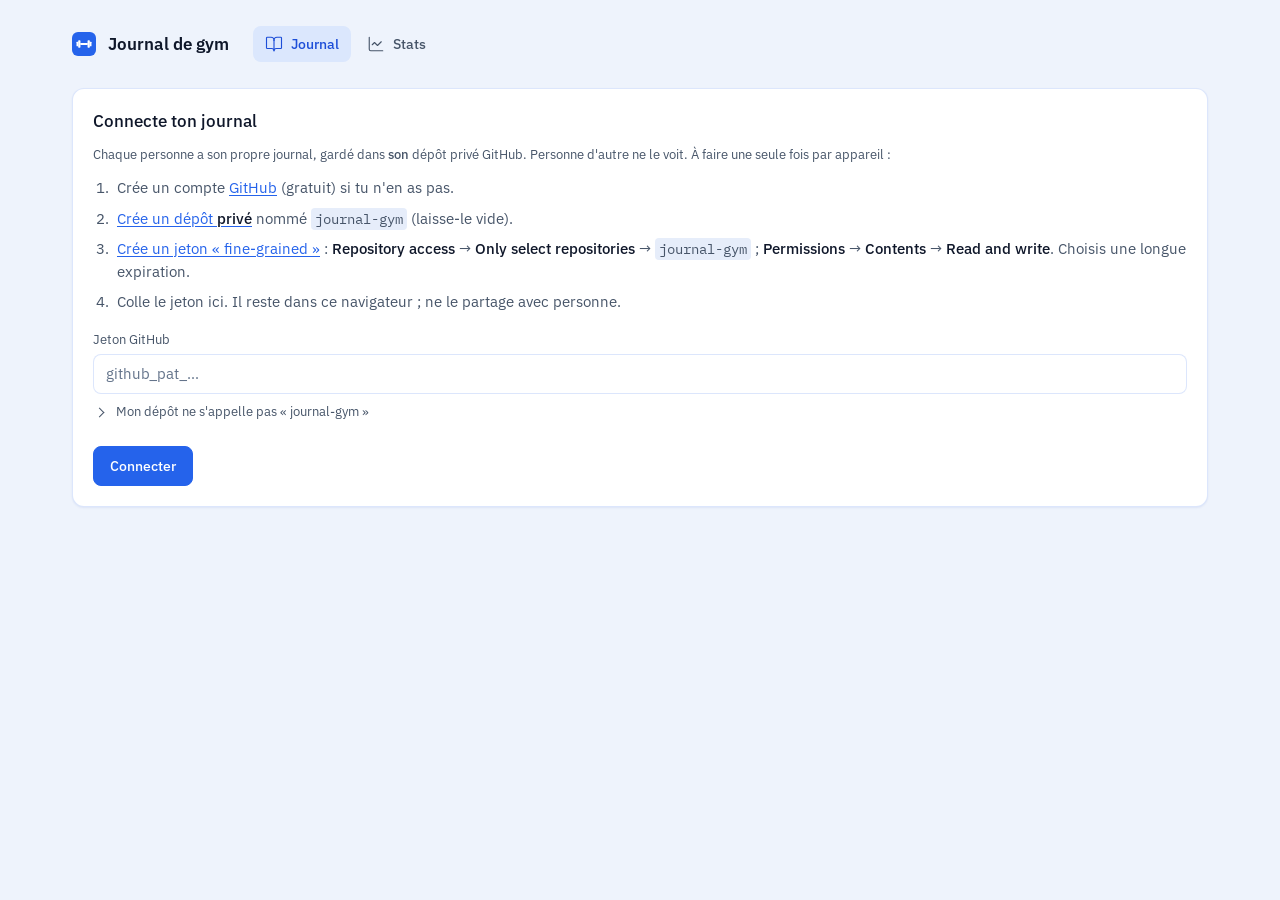
==== commit 9db6f669: "Accent bleu et surfaces bleu nuit - Accent orange remplacé par un bleu, icônes de l'app recolorées -" ====
--- a/index.html
+++ b/index.html
@@ -4,8 +4,8 @@
 <meta charset="utf-8">
 <meta name="viewport" content="width=device-width, initial-scale=1, viewport-fit=cover">
 <title>Journal de gym</title>
-<meta name="theme-color" content="#fafafa" media="(prefers-color-scheme: light)">
-<meta name="theme-color" content="#141415" media="(prefers-color-scheme: dark)">
+<meta name="theme-color" content="#eef3fc" media="(prefers-color-scheme: light)">
+<meta name="theme-color" content="#0c1326" media="(prefers-color-scheme: dark)">
 <link rel="manifest" href="manifest.webmanifest">
 <link rel="icon" href="icon.svg" type="image/svg+xml">
 <link rel="apple-touch-icon" href="icon-180.png">
@@ -174,7 +174,7 @@
     const last = list[0], older = list.slice(1);
     html += '<article class="card w">' +
       '<header><div><h3>' + esc(last.name) + '</h3><div class="small">' + list.length + ' séance' + (list.length > 1 ? 's' : '') + '</div></div>' +
-      '<button class="btn small" data-act="dup" data-id="' + esc(last.id) + '" title="Ajouter une séance aujourd\'hui à partir de la dernière">' + JG.icon('plus') + 'Nouvelle séance</button></header>' +
+      '<button class="btn small soft" data-act="dup" data-id="' + esc(last.id) + '" title="Ajouter une séance aujourd\'hui à partir de la dernière">' + JG.icon('plus') + 'Nouvelle séance</button></header>' +
       sessionHTML(last, u) +
       (older.length ? '<details data-k="' + esc(k) + '"' + (openGroups.has(k) ? ' open' : '') + '><summary>Séances précédentes <span class="n">' + older.length + '</span></summary>' +
         older.map(w => sessionHTML(w, u)).join('') + '</details>' : '') +
--- a/style.css
+++ b/style.css
@@ -1,24 +1,24 @@
 /* Journal de gym – styles.
-   Neutres graphite, un seul accent (l'orange de l'icône), espacements sur une grille de 4 px.
+   Surfaces bleu nuit, un seul accent (le bleu de l'icône), espacements sur une grille de 4 px.
    Rayons : 4 étiquette · 8 contrôle et bloc interne · 12 carte. */
 :root {
   color-scheme: light dark;
-  --bg: #fafafa; --card: #ffffff; --raised: #f4f4f5; --field: #ffffff;
-  --text: #171717; --text-2: #525252; --muted: #737373;
-  --line: rgba(23,23,23,.1); --line-strong: rgba(23,23,23,.24);
-  --accent: #c2410c; --accent-hover: #a8380a; --accent-ink: #ffffff;
+  --bg: #eef3fc; --card: #ffffff; --raised: #e6edfa; --field: #ffffff;
+  --text: #0f172a; --text-2: #475569; --muted: #64748b;
+  --line: rgba(37,99,235,.16); --line-strong: rgba(37,99,235,.4);
+  --accent: #2563eb; --accent-hover: #1d4ed8; --accent-ink: #ffffff; --soft: #dbe7fd; --soft-hover: #c9dafc; --on-soft: #1d4ed8;
   --danger: #dc2626; --danger-ink: #ffffff; --ok: #16a34a;
-  --shadow: 0 1px 2px rgba(0,0,0,.05);
+  --shadow: 0 1px 2px rgba(30,64,175,.08);
   --sans: "IBM Plex Sans", system-ui, -apple-system, "Segoe UI", Roboto, sans-serif;
   --mono: "IBM Plex Mono", ui-monospace, "SF Mono", Menlo, Consolas, monospace;
   --ease: cubic-bezier(.22, 1, .36, 1);
 }
 @media (prefers-color-scheme: dark) {
   :root {
-    --bg: #141415; --card: #19191b; --raised: #232325; --field: #141415;
-    --text: #ededed; --text-2: #a1a1a6; --muted: #85858b;
-    --line: rgba(237,237,237,.09); --line-strong: rgba(237,237,237,.24);
-    --accent: #ff8a4c; --accent-hover: #ff9c68; --accent-ink: #1a0d05;
+    --bg: #0c1326; --card: #121c36; --raised: #1a2749; --field: #0c1326;
+    --text: #eef2fb; --text-2: #a9b6d3; --muted: #8292b5;
+    --line: rgba(110,168,255,.16); --line-strong: rgba(110,168,255,.42);
+    --accent: #6ea8ff; --accent-hover: #8ab9ff; --accent-ink: #06122b; --soft: #1c3368; --soft-hover: #233f80; --on-soft: #a9cbff;
     --danger: #e5484d; --danger-ink: #1a0606; --ok: #4cc38a;
     --shadow: none;
   }
@@ -46,7 +46,7 @@
   display: inline-flex; align-items: center; gap: 8px; min-height: 36px; padding: 0 12px; border-radius: 8px;
   transition: background-color .14s var(--ease), color .14s var(--ease); }
 .tab:hover { background: var(--raised); color: var(--text); }
-.tab.active { background: var(--raised); color: var(--text); box-shadow: inset 0 0 0 1px var(--line); }
+.tab.active { background: var(--soft); color: var(--on-soft); }
 .meta { margin-left: auto; display: flex; align-items: center; gap: 16px; font-size: 13px; line-height: 20px; color: var(--muted); min-width: 0; }
 #who { font-family: var(--mono); font-size: 12px; overflow: hidden; text-overflow: ellipsis; white-space: nowrap; }
 #sync { display: inline-flex; align-items: center; gap: 8px; white-space: nowrap; }
@@ -69,8 +69,10 @@
 .btn.primary:hover { background: var(--accent-hover); border-color: var(--accent-hover); }
 .btn.small { min-height: 32px; padding: 4px 12px; font-size: 13px; }
 .btn.small .ic { width: 16px; height: 16px; }
-.btn.ghost { border-color: transparent; background: transparent; color: var(--text-2); }
-.btn.ghost:hover { background: var(--raised); border-color: transparent; color: var(--text); }
+.btn.soft { background: var(--soft); border-color: transparent; color: var(--on-soft); }
+.btn.soft:hover { background: var(--soft-hover); border-color: transparent; }
+.btn.ghost { border-color: transparent; background: transparent; color: var(--on-soft); }
+.btn.ghost:hover { background: var(--soft); border-color: transparent; }
 .btn.danger { color: var(--danger); }
 .btn.danger.armed { background: var(--danger); border-color: var(--danger); color: var(--danger-ink); }
 .btn:disabled { opacity: .55; cursor: default; }
@@ -135,7 +137,7 @@
 .w li:first-child { border-top: 0; }
 .w li .sets { font-family: var(--mono); font-size: 13px; color: var(--text-2); font-variant-numeric: tabular-nums; }
 .w li.extra b { font-weight: 400; color: var(--text-2); }
-.tag { display: inline-block; font-size: 12px; line-height: 16px; color: var(--muted); background: var(--raised); padding: 2px 6px; border-radius: 4px; margin-right: 8px; vertical-align: 1px; }
+.tag { display: inline-block; font-size: 12px; line-height: 16px; color: var(--on-soft); background: var(--soft); padding: 2px 6px; border-radius: 4px; margin-right: 8px; vertical-align: 1px; }
 .w .note { margin-top: 8px; font-size: 14px; color: var(--text-2); white-space: pre-wrap; }
 .w footer { margin-top: 8px; padding-top: 8px; border-top: 1px solid var(--line); font-family: var(--mono); font-size: 12px; line-height: 16px; color: var(--muted); }
 .w details { margin-top: 8px; }
@@ -143,7 +145,7 @@
 
 /* ---------- éditeur ---------- */
 .ex { border: 1px solid var(--line); border-radius: 8px; padding: 12px; margin-top: 12px; background: var(--bg); min-width: 0; max-width: 100%; }
-.ex > .tag { margin-bottom: 8px; background: var(--card); }
+.ex > .tag { margin-bottom: 8px; }
 .ex-head { display: flex; gap: 4px; align-items: center; }
 .ex-head input { font-weight: 500; }
 .ex-detail { margin-top: 8px; }
@@ -162,7 +164,7 @@
 .tiles { display: grid; grid-template-columns: repeat(4, 1fr); gap: 16px; margin-bottom: 16px; }
 .tile { background: var(--card); border: 1px solid var(--line); border-radius: 12px; padding: 16px 20px; box-shadow: var(--shadow); min-width: 0; }
 .tile .k { font-size: 13px; line-height: 20px; color: var(--text-2); }
-.tile .v { font-size: 28px; line-height: 32px; font-weight: 500; font-variant-numeric: tabular-nums; margin: 8px 0 4px; }
+.tile .v { color: var(--on-soft); font-size: 28px; line-height: 32px; font-weight: 500; font-variant-numeric: tabular-nums; margin: 8px 0 4px; }
 .tile .s { font-size: 12px; line-height: 16px; color: var(--muted); }
 .stats-grid { display: grid; grid-template-columns: minmax(0, 2fr) minmax(0, 1fr); gap: 16px; align-items: start; }
 .stats-grid > .card { margin: 0; }
@@ -187,11 +189,11 @@
 td:first-child { font-family: var(--sans); font-size: 14px; color: var(--text); }
 th:last-child, td:last-child { padding-right: 0; }
 td .d { display: block; font-size: 12px; line-height: 16px; color: var(--muted); }
-td.pr { color: var(--text); font-weight: 500; }
+td.pr { color: var(--on-soft); font-weight: 500; }
 tr.click { cursor: pointer; }
 tr.click td { transition: background-color .14s var(--ease); }
 tr.click:hover td { background: var(--raised); }
-tr.click.current td:first-child b { color: var(--accent); }
+tr.click.current td:first-child b { color: var(--on-soft); }
 
 /* Tableau étroit (téléphone, ou colonne latérale sur ordinateur) : chaque ligne devient une fiche. */
 @container (max-width: 520px) {
@@ -229,8 +231,7 @@
     padding: 4px calc(8px + env(safe-area-inset-right)) calc(4px + env(safe-area-inset-bottom)) calc(8px + env(safe-area-inset-left)); }
   .tab { flex: 1 1 0; flex-direction: column; justify-content: center; gap: 4px; min-height: 52px; padding: 4px; font-size: 12px; line-height: 16px; color: var(--muted); white-space: nowrap; }
   .tab .ic { width: 20px; height: 20px; }
-  .tab.active { background: transparent; box-shadow: none; color: var(--text); }
-  .tab.active .ic { color: var(--accent); }
+  .tab.active { background: var(--soft); color: var(--on-soft); }
   body.editing nav.tabs { display: none; }
   body.editing .wrap { padding-bottom: calc(12px + env(safe-area-inset-bottom)); }
 
